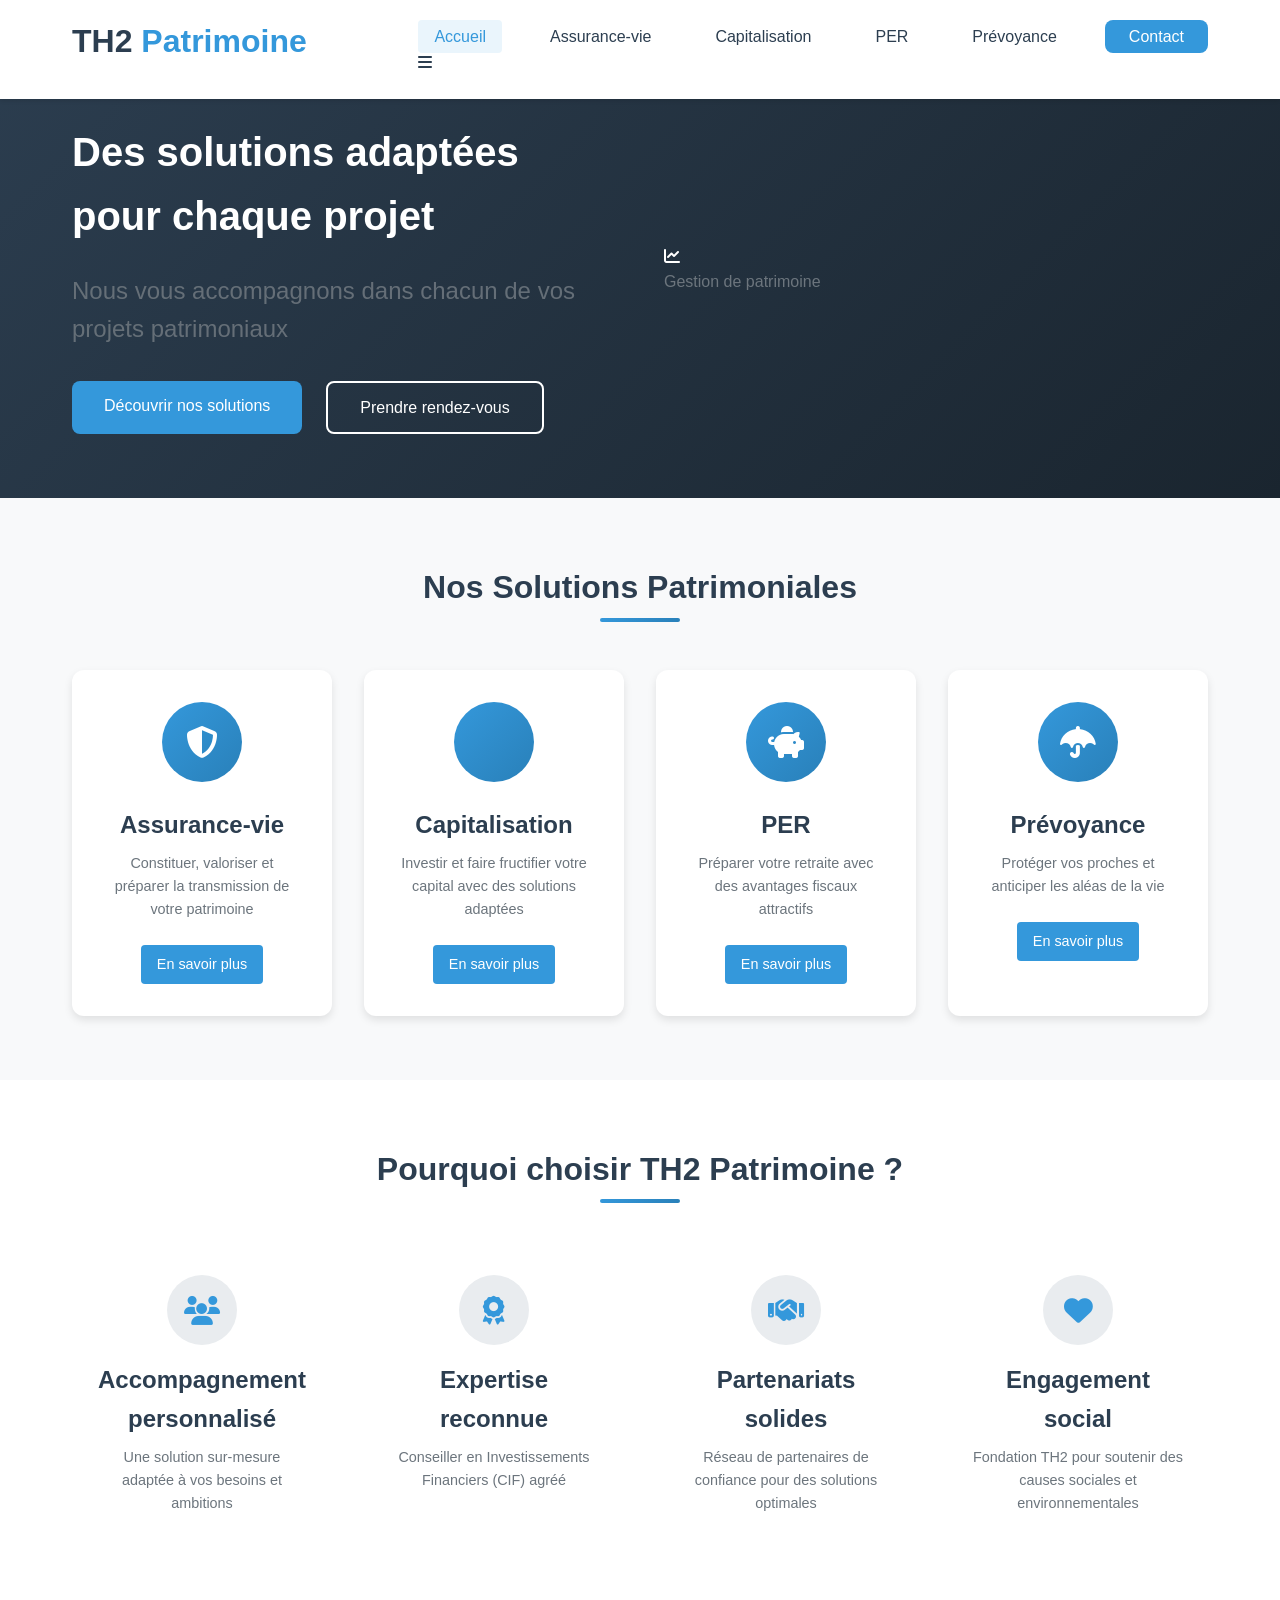
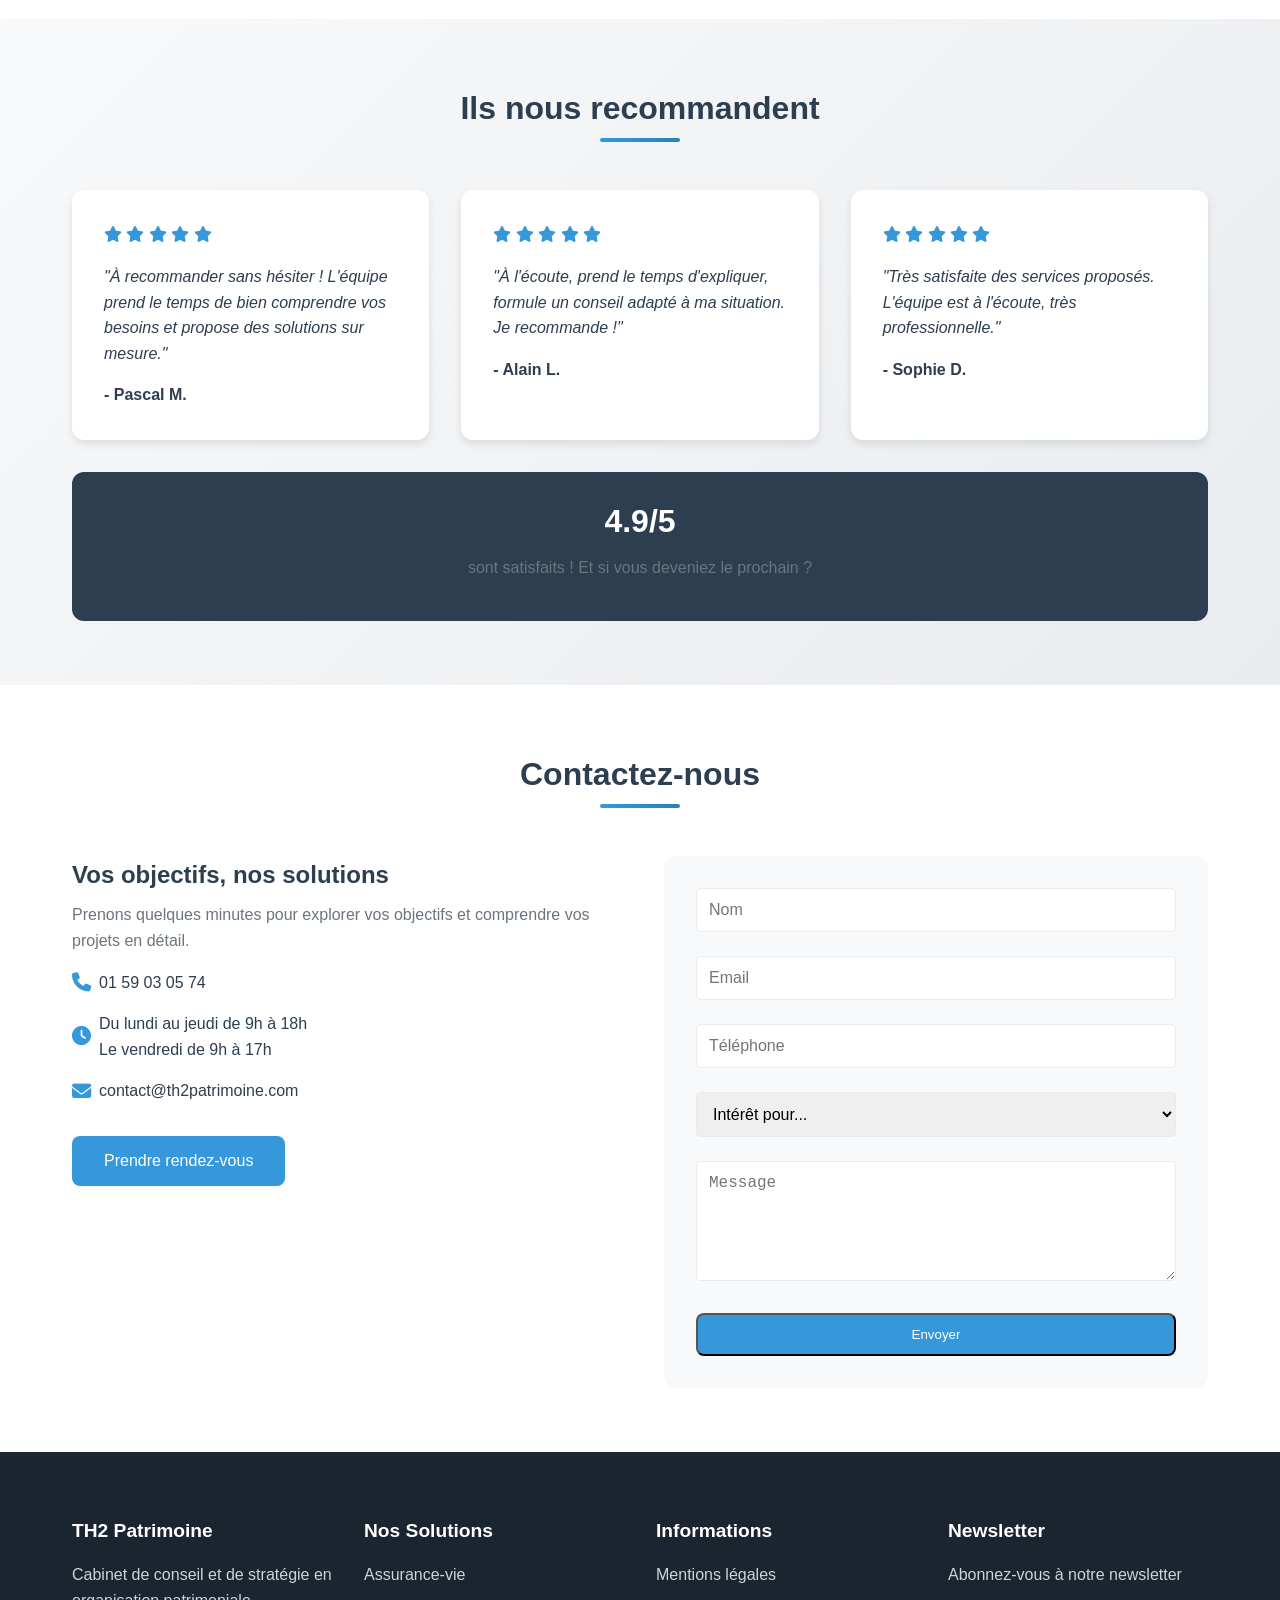
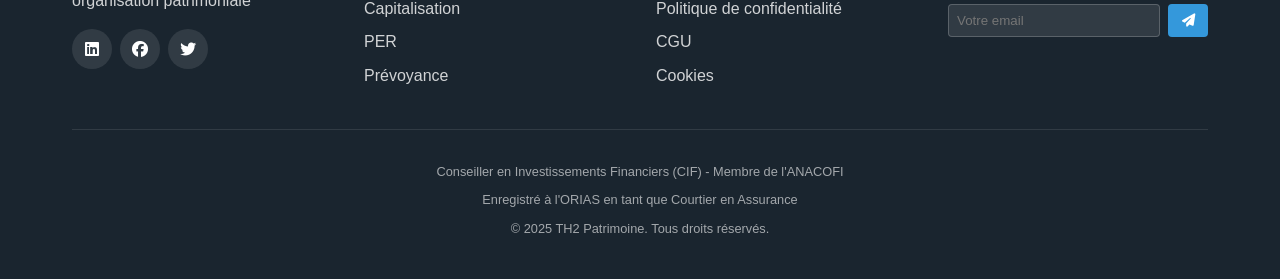
==== index.html @ a6aa72aa "feat: Creation du site web TH2 Patrimoine avec 4 onglets produits - Page d'accueil avec presentation" ====
<!DOCTYPE html>
<html lang="fr">
<head>
    <meta charset="UTF-8">
    <meta name="viewport" content="width=device-width, initial-scale=1.0">
    <title>Th2 Patrimoine - Solutions Patrimoniales</title>
    <link rel="stylesheet" href="css/styles.css">
    <link rel="stylesheet" href="https://cdnjs.cloudflare.com/ajax/libs/font-awesome/6.4.0/css/all.min.css">
</head>
<body>
    <!-- Header -->
    <header class="header">
        <div class="container">
            <div class="logo">
                <h1>TH2 <span>Patrimoine</span></h1>
            </div>
            <nav class="main-nav">
                <ul>
                    <li><a href="index.html" class="active">Accueil</a></li>
                    <li><a href="pages/assurance-vie.html">Assurance-vie</a></li>
                    <li><a href="pages/capitalisation.html">Capitalisation</a></li>
                    <li><a href="pages/per.html">PER</a></li>
                    <li><a href="pages/prevoyance.html">Prévoyance</a></li>
                    <li><a href="#contact" class="btn-contact">Contact</a></li>
                </ul>
                <div class="mobile-menu-btn">
                    <i class="fas fa-bars"></i>
                </div>
            </nav>
        </div>
    </header>

    <!-- Hero Section -->
    <section class="hero">
        <div class="container">
            <div class="hero-content">
                <h2>Des solutions adaptées pour chaque projet</h2>
                <p class="hero-subtitle">Nous vous accompagnons dans chacun de vos projets patrimoniaux</p>
                <div class="hero-buttons">
                    <a href="#solutions" class="btn btn-primary">Découvrir nos solutions</a>
                    <a href="#contact" class="btn btn-secondary">Prendre rendez-vous</a>
                </div>
            </div>
            <div class="hero-image">
                <div class="placeholder-img">
                    <i class="fas fa-chart-line"></i>
                    <p>Gestion de patrimoine</p>
                </div>
            </div>
        </div>
    </section>

    <!-- Solutions Section -->
    <section id="solutions" class="solutions">
        <div class="container">
            <h2 class="section-title">Nos Solutions Patrimoniales</h2>
            <div class="solutions-grid">
                <div class="solution-card">
                    <div class="card-icon">
                        <i class="fas fa-shield-alt"></i>
                    </div>
                    <h3>Assurance-vie</h3>
                    <p>Constituer, valoriser et préparer la transmission de votre patrimoine</p>
                    <a href="pages/assurance-vie.html" class="btn-card">En savoir plus</a>
                </div>
                <div class="solution-card">
                    <div class="card-icon">
                        <i class="fas fa-chart-growth"></i>
                    </div>
                    <h3>Capitalisation</h3>
                    <p>Investir et faire fructifier votre capital avec des solutions adaptées</p>
                    <a href="pages/capitalisation.html" class="btn-card">En savoir plus</a>
                </div>
                <div class="solution-card">
                    <div class="card-icon">
                        <i class="fas fa-piggy-bank"></i>
                    </div>
                    <h3>PER</h3>
                    <p>Préparer votre retraite avec des avantages fiscaux attractifs</p>
                    <a href="pages/per.html" class="btn-card">En savoir plus</a>
                </div>
                <div class="solution-card">
                    <div class="card-icon">
                        <i class="fas fa-umbrella"></i>
                    </div>
                    <h3>Prévoyance</h3>
                    <p>Protéger vos proches et anticiper les aléas de la vie</p>
                    <a href="pages/prevoyance.html" class="btn-card">En savoir plus</a>
                </div>
            </div>
        </div>
    </section>

    <!-- Why Choose Us -->
    <section class="why-choose-us">
        <div class="container">
            <h2 class="section-title">Pourquoi choisir TH2 Patrimoine ?</h2>
            <div class="features-grid">
                <div class="feature">
                    <div class="feature-icon">
                        <i class="fas fa-users"></i>
                    </div>
                    <h3>Accompagnement personnalisé</h3>
                    <p>Une solution sur-mesure adaptée à vos besoins et ambitions</p>
                </div>
                <div class="feature">
                    <div class="feature-icon">
                        <i class="fas fa-award"></i>
                    </div>
                    <h3>Expertise reconnue</h3>
                    <p>Conseiller en Investissements Financiers (CIF) agréé</p>
                </div>
                <div class="feature">
                    <div class="feature-icon">
                        <i class="fas fa-handshake"></i>
                    </div>
                    <h3>Partenariats solides</h3>
                    <p>Réseau de partenaires de confiance pour des solutions optimales</p>
                </div>
                <div class="feature">
                    <div class="feature-icon">
                        <i class="fas fa-heart"></i>
                    </div>
                    <h3>Engagement social</h3>
                    <p>Fondation TH2 pour soutenir des causes sociales et environnementales</p>
                </div>
            </div>
        </div>
    </section>

    <!-- Testimonials -->
    <section class="testimonials">
        <div class="container">
            <h2 class="section-title">Ils nous recommandent</h2>
            <div class="testimonials-grid">
                <div class="testimonial">
                    <div class="rating">
                        <i class="fas fa-star"></i>
                        <i class="fas fa-star"></i>
                        <i class="fas fa-star"></i>
                        <i class="fas fa-star"></i>
                        <i class="fas fa-star"></i>
                    </div>
                    <p>"À recommander sans hésiter ! L'équipe prend le temps de bien comprendre vos besoins et propose des solutions sur mesure."</p>
                    <h4>- Pascal M.</h4>
                </div>
                <div class="testimonial">
                    <div class="rating">
                        <i class="fas fa-star"></i>
                        <i class="fas fa-star"></i>
                        <i class="fas fa-star"></i>
                        <i class="fas fa-star"></i>
                        <i class="fas fa-star"></i>
                    </div>
                    <p>"À l'écoute, prend le temps d'expliquer, formule un conseil adapté à ma situation. Je recommande !"</p>
                    <h4>- Alain L.</h4>
                </div>
                <div class="testimonial">
                    <div class="rating">
                        <i class="fas fa-star"></i>
                        <i class="fas fa-star"></i>
                        <i class="fas fa-star"></i>
                        <i class="fas fa-star"></i>
                        <i class="fas fa-star"></i>
                    </div>
                    <p>"Très satisfaite des services proposés. L'équipe est à l'écoute, très professionnelle."</p>
                    <h4>- Sophie D.</h4>
                </div>
            </div>
            <div class="testimonial-stats">
                <h3>4.9/5</h3>
                <p>sont satisfaits ! Et si vous deveniez le prochain ?</p>
            </div>
        </div>
    </section>

    <!-- Contact Section -->
    <section id="contact" class="contact">
        <div class="container">
            <h2 class="section-title">Contactez-nous</h2>
            <div class="contact-content">
                <div class="contact-info">
                    <h3>Vos objectifs, nos solutions</h3>
                    <p>Prenons quelques minutes pour explorer vos objectifs et comprendre vos projets en détail.</p>
                    <div class="contact-details">
                        <div class="contact-item">
                            <i class="fas fa-phone"></i>
                            <span>01 59 03 05 74</span>
                        </div>
                        <div class="contact-item">
                            <i class="fas fa-clock"></i>
                            <span>Du lundi au jeudi de 9h à 18h<br>Le vendredi de 9h à 17h</span>
                        </div>
                        <div class="contact-item">
                            <i class="fas fa-envelope"></i>
                            <span>contact@th2patrimoine.com</span>
                        </div>
                    </div>
                    <a href="#" class="btn btn-primary">Prendre rendez-vous</a>
                </div>
                <div class="contact-form">
                    <form>
                        <div class="form-group">
                            <input type="text" placeholder="Nom" required>
                        </div>
                        <div class="form-group">
                            <input type="email" placeholder="Email" required>
                        </div>
                        <div class="form-group">
                            <input type="tel" placeholder="Téléphone">
                        </div>
                        <div class="form-group">
                            <select>
                                <option value="">Intérêt pour...</option>
                                <option value="assurance-vie">Assurance-vie</option>
                                <option value="capitalisation">Capitalisation</option>
                                <option value="per">PER</option>
                                <option value="prevoyance">Prévoyance</option>
                            </select>
                        </div>
                        <div class="form-group">
                            <textarea placeholder="Message"></textarea>
                        </div>
                        <button type="submit" class="btn btn-primary">Envoyer</button>
                    </form>
                </div>
            </div>
        </div>
    </section>

    <!-- Footer -->
    <footer class="footer">
        <div class="container">
            <div class="footer-content">
                <div class="footer-section">
                    <h3>TH2 Patrimoine</h3>
                    <p>Cabinet de conseil et de stratégie en organisation patrimoniale</p>
                    <div class="social-links">
                        <a href="#"><i class="fab fa-linkedin"></i></a>
                        <a href="#"><i class="fab fa-facebook"></i></a>
                        <a href="#"><i class="fab fa-twitter"></i></a>
                    </div>
                </div>
                <div class="footer-section">
                    <h3>Nos Solutions</h3>
                    <ul>
                        <li><a href="pages/assurance-vie.html">Assurance-vie</a></li>
                        <li><a href="pages/capitalisation.html">Capitalisation</a></li>
                        <li><a href="pages/per.html">PER</a></li>
                        <li><a href="pages/prevoyance.html">Prévoyance</a></li>
                    </ul>
                </div>
                <div class="footer-section">
                    <h3>Informations</h3>
                    <ul>
                        <li><a href="#">Mentions légales</a></li>
                        <li><a href="#">Politique de confidentialité</a></li>
                        <li><a href="#">CGU</a></li>
                        <li><a href="#">Cookies</a></li>
                    </ul>
                </div>
                <div class="footer-section">
                    <h3>Newsletter</h3>
                    <p>Abonnez-vous à notre newsletter</p>
                    <form class="newsletter-form">
                        <input type="email" placeholder="Votre email">
                        <button type="submit"><i class="fas fa-paper-plane"></i></button>
                    </form>
                </div>
            </div>
            <div class="footer-bottom">
                <p>Conseiller en Investissements Financiers (CIF) - Membre de l'ANACOFI</p>
                <p>Enregistré à l'ORIAS en tant que Courtier en Assurance</p>
                <p>&copy; 2025 TH2 Patrimoine. Tous droits réservés.</p>
            </div>
        </div>
    </footer>

    <!-- Back to Top -->
    <a href="#" class="back-to-top">
        <i class="fas fa-chevron-up"></i>
    </a>

    <script src="js/main.js"></script>
</body>
</html>
---- css/styles.css ----
/* TH2 Patrimoine - Styles CSS */

/* CSS Variables - Color Palette */
:root {
    --primary-color: #2c3e50;
    --primary-dark: #1a252f;
    --primary-light: #34495e;
    --secondary-color: #3498db;
    --secondary-dark: #2980b9;
    --secondary-light: #5dade2;
    --accent-color: #e74c3c;
    --white: #ffffff;
    --light-gray: #f8f9fa;
    --medium-gray: #e9ecef;
    --dark-gray: #6c757d;
    --text-primary: #2c3e50;
    --text-secondary: #6c757d;
    --gradient-primary: linear-gradient(135deg, #2c3e50 0%, #1a252f 100%);
    --gradient-secondary: linear-gradient(135deg, #3498db 0%, #2980b9 100%);
}

* { margin: 0; padding: 0; box-sizing: border-box; }

body {
    font-family: 'Segoe UI', Tahoma, Geneva, Verdana, sans-serif;
    line-height: 1.6;
    color: var(--text-primary);
}

.container { width: 100%; max-width: 1200px; margin: 0 auto; padding: 0 2rem; }

h1, h2, h3 { font-weight: 600; margin-bottom: 1rem; }
h1 { font-size: 2.5rem; }
h2 { font-size: 2rem; }
h3 { font-size: 1.5rem; }
p { margin-bottom: 1rem; color: var(--text-secondary); }
a { text-decoration: none; color: inherit; }

/* Header */
.header {
    background: var(--white);
    box-shadow: 0 2px 4px rgba(0,0,0,0.1);
    position: fixed;
    width: 100%;
    top: 0;
    z-index: 1000;
    padding: 1rem 0;
}
.header .container { display: flex; justify-content: space-between; align-items: center; }
.logo h1 { font-size: 2rem; color: var(--primary-color); font-weight: 700; }
.logo h1 span { color: var(--secondary-color); }

.main-nav ul { display: flex; list-style: none; gap: 2rem; }
.main-nav ul li a { font-weight: 500; padding: 0.5rem 1rem; border-radius: 4px; }
.main-nav ul li a:hover, .main-nav ul li a.active {
    color: var(--secondary-color);
    background: rgba(52, 152, 219, 0.1);
}
.main-nav ul li a.btn-contact {
    background: var(--secondary-color);
    color: var(--white);
    padding: 0.5rem 1.5rem;
    border-radius: 8px;
}

/* Hero */
.hero {
    padding: 120px 0 4rem;
    background: var(--gradient-primary);
    color: var(--white);
}
.hero .container { display: grid; grid-template-columns: 1fr 1fr; gap: 3rem; align-items: center; }
.hero-content h2 { font-size: 2.5rem; margin-bottom: 1.5rem; }
.hero-subtitle { font-size: 1.5rem; margin-bottom: 2rem; opacity: 0.9; }
.hero-buttons { display: flex; gap: 1.5rem; }

/* Buttons */
.btn {
    display: inline-block;
    padding: 0.75rem 2rem;
    border-radius: 8px;
    font-weight: 500;
    transition: all 0.3s ease;
    cursor: pointer;
}
.btn-primary {
    background: var(--secondary-color);
    color: var(--white);
}
.btn-primary:hover { background: var(--secondary-dark); transform: translateY(-2px); }
.btn-secondary {
    background: transparent;
    color: var(--white);
    border: 2px solid var(--white);
}
.btn-card {
    background: var(--secondary-color);
    color: var(--white);
    padding: 0.5rem 1rem;
    border-radius: 4px;
    font-size: 0.9rem;
    margin-top: 0.5rem;
    display: inline-block;
}

/* Sections */
.section-title {
    text-align: center;
    margin-bottom: 3rem;
    color: var(--primary-color);
    position: relative;
    padding-bottom: 0.5rem;
}
.section-title::after {
    content: '';
    position: absolute;
    bottom: 0;
    left: 50%;
    transform: translateX(-50%);
    width: 80px;
    height: 4px;
    background: var(--gradient-secondary);
    border-radius: 4px;
}

/* Solutions */
.solutions { padding: 4rem 0; background: var(--light-gray); }
.solutions-grid { display: grid; grid-template-columns: repeat(4, 1fr); gap: 2rem; }
.solution-card {
    background: var(--white);
    padding: 2rem;
    border-radius: 12px;
    box-shadow: 0 4px 8px rgba(0,0,0,0.1);
    text-align: center;
    transition: all 0.3s ease;
}
.solution-card:hover { transform: translateY(-5px); box-shadow: 0 8px 16px rgba(0,0,0,0.15); }
.card-icon {
    width: 80px;
    height: 80px;
    background: var(--gradient-secondary);
    border-radius: 50%;
    display: flex;
    justify-content: center;
    align-items: center;
    margin: 0 auto 1.5rem;
}
.card-icon i { font-size: 2rem; color: var(--white); }
.solution-card h3 { color: var(--primary-color); margin-bottom: 0.5rem; }
.solution-card p { color: var(--text-secondary); font-size: 0.9rem; }

/* Why Choose Us */
.why-choose-us { padding: 4rem 0; }
.features-grid { display: grid; grid-template-columns: repeat(4, 1fr); gap: 2rem; }
.feature { text-align: center; padding: 1.5rem; }
.feature-icon {
    width: 70px;
    height: 70px;
    background: var(--medium-gray);
    border-radius: 50%;
    display: flex;
    justify-content: center;
    align-items: center;
    margin: 0 auto 1rem;
}
.feature-icon i { font-size: 1.8rem; color: var(--secondary-color); }
.feature h3 { color: var(--primary-color); margin-bottom: 0.5rem; }
.feature p { color: var(--text-secondary); font-size: 0.9rem; }

/* Testimonials */
.testimonials { padding: 4rem 0; background: linear-gradient(135deg, var(--light-gray) 0%, var(--medium-gray) 100%); }
.testimonials-grid { display: grid; grid-template-columns: repeat(3, 1fr); gap: 2rem; margin-bottom: 2rem; }
.testimonial {
    background: var(--white);
    padding: 2rem;
    border-radius: 12px;
    box-shadow: 0 4px 8px rgba(0,0,0,0.1);
}
.rating { color: var(--secondary-color); margin-bottom: 1rem; }
.testimonial p { color: var(--text-primary); font-style: italic; margin-bottom: 1rem; }
.testimonial h4 { color: var(--primary-color); font-size: 1rem; }
.testimonial-stats {
    text-align: center;
    padding: 1.5rem;
    background: var(--primary-color);
    color: var(--white);
    border-radius: 12px;
}
.testimonial-stats h3 { font-size: 2rem; margin-bottom: 0.5rem; }

/* Contact */
.contact { padding: 4rem 0; }
.contact-content { display: grid; grid-template-columns: 1fr 1fr; gap: 3rem; }
.contact-info h3 { color: var(--primary-color); margin-bottom: 0.5rem; }
.contact-details { display: flex; flex-direction: column; gap: 1rem; margin-bottom: 2rem; }
.contact-item { display: flex; align-items: center; gap: 0.5rem; }
.contact-item i { color: var(--secondary-color); font-size: 1.2rem; }
.contact-form {
    background: var(--light-gray);
    padding: 2rem;
    border-radius: 12px;
}
.form-group { margin-bottom: 1.5rem; }
.form-group input, .form-group select, .form-group textarea {
    width: 100%;
    padding: 0.75rem;
    border: 1px solid var(--medium-gray);
    border-radius: 4px;
    font-size: 1rem;
}
.form-group textarea { min-height: 120px; resize: vertical; }
.contact-form button { width: 100%; }

/* Footer */
.footer {
    background: var(--primary-dark);
    color: var(--white);
    padding: 4rem 0 2rem;
}
.footer-content { display: grid; grid-template-columns: repeat(4, 1fr); gap: 2rem; margin-bottom: 2rem; }
.footer-section h3 { margin-bottom: 1rem; font-size: 1.2rem; }
.footer-section p { color: rgba(255,255,255,0.8); margin-bottom: 1rem; }
.footer-section ul { list-style: none; }
.footer-section ul li { margin-bottom: 0.5rem; }
.footer-section ul li a { color: rgba(255,255,255,0.8); }
.footer-section ul li a:hover { color: var(--secondary-color); }
.social-links { display: flex; gap: 0.5rem; }
.social-links a {
    width: 40px;
    height: 40px;
    background: rgba(255,255,255,0.1);
    border-radius: 50%;
    display: flex;
    justify-content: center;
    align-items: center;
    color: var(--white);
    transition: all 0.3s ease;
}
.social-links a:hover { background: var(--secondary-color); }
.newsletter-form { display: flex; gap: 0.5rem; margin-top: 1rem; }
.newsletter-form input {
    flex: 1;
    padding: 0.5rem;
    border: 1px solid rgba(255,255,255,0.2);
    border-radius: 4px;
    background: rgba(255,255,255,0.1);
    color: var(--white);
}
.newsletter-form button {
    background: var(--secondary-color);
    color: var(--white);
    border: none;
    width: 40px;
    border-radius: 4px;
    cursor: pointer;
}
.footer-bottom {
    text-align: center;
    padding-top: 2rem;
    border-top: 1px solid rgba(255,255,255,0.1);
}
.footer-bottom p { color: rgba(255,255,255,0.6); font-size: 0.8rem; margin-bottom: 0.5rem; }

/* Back to Top */
.back-to-top {
    position: fixed;
    bottom: 20px;
    right: 20px;
    width: 50px;
    height: 50px;
    background: var(--secondary-color);
    color: var(--white);
    border-radius: 50%;
    display: flex;
    justify-content: center;
    align-items: center;
    opacity: 0;
    visibility: hidden;
    transition: all 0.3s ease;
    z-index: 100;
}
.back-to-top.visible { opacity: 1; visibility: visible; }
.back-to-top:hover { background: var(--secondary-dark); }

/* Product Pages */
.product-header {
    background: var(--gradient-primary);
    color: var(--white);
    padding: 4rem 0 3rem;
    text-align: center;
}
.product-header h1 { color: var(--white); }
.product-header p { color: rgba(255,255,255,0.9); max-width: 800px; margin: 0 auto; }
.product-content { padding: 4rem 0; }
.product-section { margin-bottom: 4rem; }
.product-section h2 { color: var(--primary-color); text-align: center; margin-bottom: 2rem; }

/* Product Intro */
.product-intro {
    max-width: 800px;
    margin: 0 auto;
    text-align: center;
}
.product-intro p {
    margin-bottom: 1rem;
    color: var(--text-secondary);
}

/* Benefits Grid */
.benefits-grid { display: grid; grid-template-columns: repeat(2, 1fr); gap: 2rem; }
.benefit-card {
    background: var(--white);
    padding: 2rem;
    border-radius: 12px;
    box-shadow: 0 4px 8px rgba(0,0,0,0.1);
    border-left: 4px solid var(--secondary-color);
}
.benefit-card h3 { color: var(--primary-color); margin-bottom: 0.5rem; }
.benefit-card h3 i { margin-right: 0.5rem; color: var(--secondary-color); }

/* Offers Grid */
.offers-grid { display: grid; grid-template-columns: repeat(3, 1fr); gap: 2rem; }
.offer-card {
    background: var(--white);
    padding: 2rem;
    border-radius: 12px;
    box-shadow: 0 4px 8px rgba(0,0,0,0.1);
    text-align: center;
}
.offer-icon {
    width: 70px;
    height: 70px;
    background: var(--gradient-secondary);
    border-radius: 50%;
    display: flex;
    justify-content: center;
    align-items: center;
    margin: 0 auto 1.5rem;
}
.offer-icon i { font-size: 1.8rem; color: var(--white); }
.offer-card h3 { color: var(--primary-color); margin-bottom: 1rem; }
.offer-card p { color: var(--text-secondary); margin-bottom: 1.5rem; }
.offer-card ul { list-style: none; text-align: left; }
.offer-card ul li { margin-bottom: 0.5rem; padding-left: 1.5rem; position: relative; }
.offer-card ul li::before {
    content: '✓';
    position: absolute;
    left: 0;
    color: var(--secondary-color);
    font-weight: bold;
}

/* Comparison Table */
.comparison-table {
    overflow-x: auto;
    margin: 2rem 0;
}
.comparison-table table {
    width: 100%;
    border-collapse: collapse;
    background: var(--white);
    border-radius: 12px;
    box-shadow: 0 4px 8px rgba(0,0,0,0.1);
}
.comparison-table th,
.comparison-table td {
    padding: 1rem;
    text-align: left;
    border-bottom: 1px solid var(--medium-gray);
}
.comparison-table th { background: var(--primary-color); color: var(--white); }
.comparison-table tr:nth-child(even) { background: var(--light-gray); }
.comparison-table .fa-check { color: #28a745; }
.comparison-table .fa-times { color: #dc3545; }

/* Profiles Grid */
.profiles-grid { display: grid; grid-template-columns: repeat(auto-fit, minmax(250px, 1fr)); gap: 2rem; }
.profile-card {
    background: var(--white);
    padding: 2rem;
    border-radius: 12px;
    box-shadow: 0 4px 8px rgba(0,0,0,0.1);
    text-align: center;
}
.profile-icon {
    width: 70px;
    height: 70px;
    background: var(--medium-gray);
    border-radius: 50%;
    display: flex;
    justify-content: center;
    align-items: center;
    margin: 0 auto 1.5rem;
}
.profile-icon i { font-size: 1.8rem; color: var(--secondary-color); }
.profile-card h3 { color: var(--primary-color); margin-bottom: 1rem; }
.profile-card p { color: var(--text-secondary); }

/* Why Provision Grid */
.why-provision-grid { display: grid; grid-template-columns: repeat(auto-fit, minmax(250px, 1fr)); gap: 2rem; }
.why-card {
    background: var(--white);
    padding: 2rem;
    border-radius: 12px;
    box-shadow: 0 4px 8px rgba(0,0,0,0.1);
    text-align: center;
}
.why-icon {
    width: 70px;
    height: 70px;
    background: linear-gradient(135deg, #e74c3c 0%, #c0392b 100%);
    border-radius: 50%;
    display: flex;
    justify-content: center;
    align-items: center;
    margin: 0 auto 1.5rem;
}
.why-icon i { font-size: 1.8rem; color: var(--white); }
.why-card h3 { color: var(--primary-color); margin-bottom: 1rem; }

/* Coverage Types */
.coverage-types { display: grid; grid-template-columns: repeat(auto-fit, minmax(300px, 1fr)); gap: 2rem; }
.coverage-card {
    background: var(--white);
    padding: 2rem;
    border-radius: 12px;
    box-shadow: 0 4px 8px rgba(0,0,0,0.1);
}
.coverage-icon {
    width: 60px;
    height: 60px;
    background: var(--medium-gray);
    border-radius: 50%;
    display: flex;
    justify-content: center;
    align-items: center;
    margin-bottom: 1rem;
}
.coverage-icon i { font-size: 1.5rem; color: var(--secondary-color); }
.coverage-card h3 { color: var(--primary-color); margin-bottom: 0.5rem; }
.coverage-card p { color: var(--text-secondary); margin-bottom: 1rem; }
.coverage-details { background: var(--light-gray); padding: 1rem; border-radius: 8px; }
.coverage-details p { margin-bottom: 0.5rem; color: var(--text-primary); }
.coverage-details strong { color: var(--primary-color); }

/* Use Cases Grid */
.use-cases-grid { display: grid; grid-template-columns: repeat(auto-fit, minmax(250px, 1fr)); gap: 2rem; }
.use-case-card {
    background: var(--white);
    padding: 2rem;
    border-radius: 12px;
    box-shadow: 0 4px 8px rgba(0,0,0,0.1);
    text-align: center;
}
.use-case-icon {
    width: 70px;
    height: 70px;
    background: linear-gradient(135deg, #3498db 0%, #2980b9 100%);
    border-radius: 50%;
    display: flex;
    justify-content: center;
    align-items: center;
    margin: 0 auto 1.5rem;
}
.use-case-icon i { font-size: 1.8rem; color: var(--white); }
.use-case-card h3 { color: var(--primary-color); margin-bottom: 1rem; }

/* Tax Benefits */
.tax-benefits { display: grid; grid-template-columns: repeat(auto-fit, minmax(250px, 1fr)); gap: 2rem; }
.tax-benefit-card {
    background: var(--white);
    padding: 2rem;
    border-radius: 12px;
    box-shadow: 0 4px 8px rgba(0,0,0,0.1);
    text-align: center;
}
.tax-benefit-icon {
    width: 70px;
    height: 70px;
    background: linear-gradient(135deg, #2ecc71 0%, #27ae60 100%);
    border-radius: 50%;
    display: flex;
    justify-content: center;
    align-items: center;
    margin: 0 auto 1.5rem;
}
.tax-benefit-icon i { font-size: 1.8rem; color: var(--white); }
.tax-benefit-card h3 { color: var(--primary-color); margin-bottom: 1rem; }

/* Investment Options */
.investment-options { display: grid; grid-template-columns: repeat(3, 1fr); gap: 2rem; }
.investment-option-card {
    background: var(--white);
    padding: 2rem;
    border-radius: 12px;
    box-shadow: 0 4px 8px rgba(0,0,0,0.1);
    text-align: center;
}
.investment-icon {
    width: 70px;
    height: 70px;
    background: var(--gradient-secondary);
    border-radius: 50%;
    display: flex;
    justify-content: center;
    align-items: center;
    margin: 0 auto 1.5rem;
}
.investment-icon i { font-size: 1.8rem; color: var(--white); }
.investment-option-card h3 { color: var(--primary-color); margin-bottom: 1rem; }
.risk-level { margin-top: 1rem; }
.risk-level span { margin-right: 0.5rem; color: var(--text-secondary); }

/* Withdrawal Options */
.withdrawal-options { display: grid; grid-template-columns: repeat(3, 1fr); gap: 2rem; }
.withdrawal-card {
    background: var(--white);
    padding: 2rem;
    border-radius: 12px;
    box-shadow: 0 4px 8px rgba(0,0,0,0.1);
    text-align: center;
}
.withdrawal-icon {
    width: 70px;
    height: 70px;
    background: linear-gradient(135deg, #9b59b6 0%, #8e44ad 100%);
    border-radius: 50%;
    display: flex;
    justify-content: center;
    align-items: center;
    margin: 0 auto 1.5rem;
}
.withdrawal-icon i { font-size: 1.8rem; color: var(--white); }
.withdrawal-card h3 { color: var(--primary-color); margin-bottom: 1rem; }
.withdrawal-card p { color: var(--text-secondary); margin-bottom: 1.5rem; }
.withdrawal-card ul { list-style: none; text-align: left; }
.withdrawal-card ul li { margin-bottom: 0.5rem; padding-left: 1.5rem; position: relative; }
.withdrawal-card ul li::before {
    content: '✓';
    position: absolute;
    left: 0;
    color: var(--secondary-color);
    font-weight: bold;
}

/* Early Withdrawal */
.early-withdrawal-grid { display: grid; grid-template-columns: repeat(auto-fit, minmax(250px, 1fr)); gap: 2rem; }
.early-withdrawal-card {
    background: var(--white);
    padding: 2rem;
    border-radius: 12px;
    box-shadow: 0 4px 8px rgba(0,0,0,0.1);
    text-align: center;
}
.early-withdrawal-icon {
    width: 70px;
    height: 70px;
    background: linear-gradient(135deg, #f39c12 0%, #d68910 100%);
    border-radius: 50%;
    display: flex;
    justify-content: center;
    align-items: center;
    margin: 0 auto 1.5rem;
}
.early-withdrawal-icon i { font-size: 1.8rem; color: var(--white); }
.early-withdrawal-card h3 { color: var(--primary-color); margin-bottom: 1rem; }

/* PER Types */
.per-types-grid { display: grid; grid-template-columns: repeat(3, 1fr); gap: 2rem; }
.per-type-card {
    background: var(--white);
    padding: 2rem;
    border-radius: 12px;
    box-shadow: 0 4px 8px rgba(0,0,0,0.1);
    text-align: center;
}
.per-type-icon {
    width: 70px;
    height: 70px;
    background: var(--gradient-secondary);
    border-radius: 50%;
    display: flex;
    justify-content: center;
    align-items: center;
    margin: 0 auto 1.5rem;
}
.per-type-icon i { font-size: 1.8rem; color: var(--white); }
.per-type-card h3 { color: var(--primary-color); margin-bottom: 1rem; }
.per-type-card p { color: var(--text-secondary); margin-bottom: 1.5rem; }
.per-type-card ul { list-style: none; text-align: left; }
.per-type-card ul li { margin-bottom: 0.5rem; padding-left: 1.5rem; position: relative; }
.per-type-card ul li::before {
    content: '✓';
    position: absolute;
    left: 0;
    color: var(--secondary-color);
    font-weight: bold;
}

/* FAQ */
.faq-container { max-width: 800px; margin: 0 auto; }
.faq-item { margin-bottom: 1rem; border: 1px solid var(--medium-gray); border-radius: 8px; overflow: hidden; }
.faq-question {
    display: flex;
    justify-content: space-between;
    align-items: center;
    padding: 1.5rem;
    background: var(--white);
    cursor: pointer;
    transition: background 0.3s ease;
}
.faq-question:hover { background: var(--light-gray); }
.faq-question h3 { color: var(--primary-color); font-size: 1.1rem; }
.faq-question h3 i { margin-right: 0.5rem; color: var(--secondary-color); }
.faq-toggle { color: var(--secondary-color); font-size: 1.2rem; }
.faq-answer {
    max-height: 0;
    overflow: hidden;
    transition: max-height 0.3s ease, padding 0.3s ease;
    padding: 0 1.5rem;
    background: rgba(52, 152, 219, 0.05);
}
.faq-answer.active {
    max-height: 500px;
    padding: 1.5rem;
}
.faq-answer p { color: var(--text-secondary); }

/* CTA Section */
.cta-section {
    background: var(--gradient-secondary);
    color: var(--white);
    padding: 4rem 0;
    text-align: center;
}
.cta-section h2 { color: var(--white); margin-bottom: 1rem; }
.cta-section p { color: rgba(255,255,255,0.9); max-width: 600px; margin: 0 auto 2rem; }

/* Tax Benefits Grid */
.tax-benefits-grid { display: grid; grid-template-columns: repeat(auto-fit, minmax(250px, 1fr)); gap: 2rem; }

/* Responsive */
@media (max-width: 1024px) {
    .hero .container { grid-template-columns: 1fr; text-align: center; }
    .hero-content { order: 2; }
    .hero-image { order: 1; margin-bottom: 2rem; }
    .contact-content { grid-template-columns: 1fr; }
    .solutions-grid, .features-grid { grid-template-columns: repeat(2, 1fr); }
    .testimonials-grid { grid-template-columns: 1fr; }
}

@media (max-width: 768px) {
    .main-nav ul { display: none; }
    .mobile-menu-btn { display: block; }
    .solutions-grid, .features-grid, .benefits-grid { grid-template-columns: 1fr; }
    .footer-content { grid-template-columns: repeat(2, 1fr); }
    .hero-buttons { flex-direction: column; align-items: center; }
    .btn { width: 100%; max-width: 300px; }
}

@media (max-width: 480px) {
    .container { padding: 0 1rem; }
    h1 { font-size: 2rem; }
    h2 { font-size: 1.5rem; }
    .footer-content { grid-template-columns: 1fr; text-align: center; }
    .social-links { justify-content: center; }
    .newsletter-form { flex-direction: column; }
}
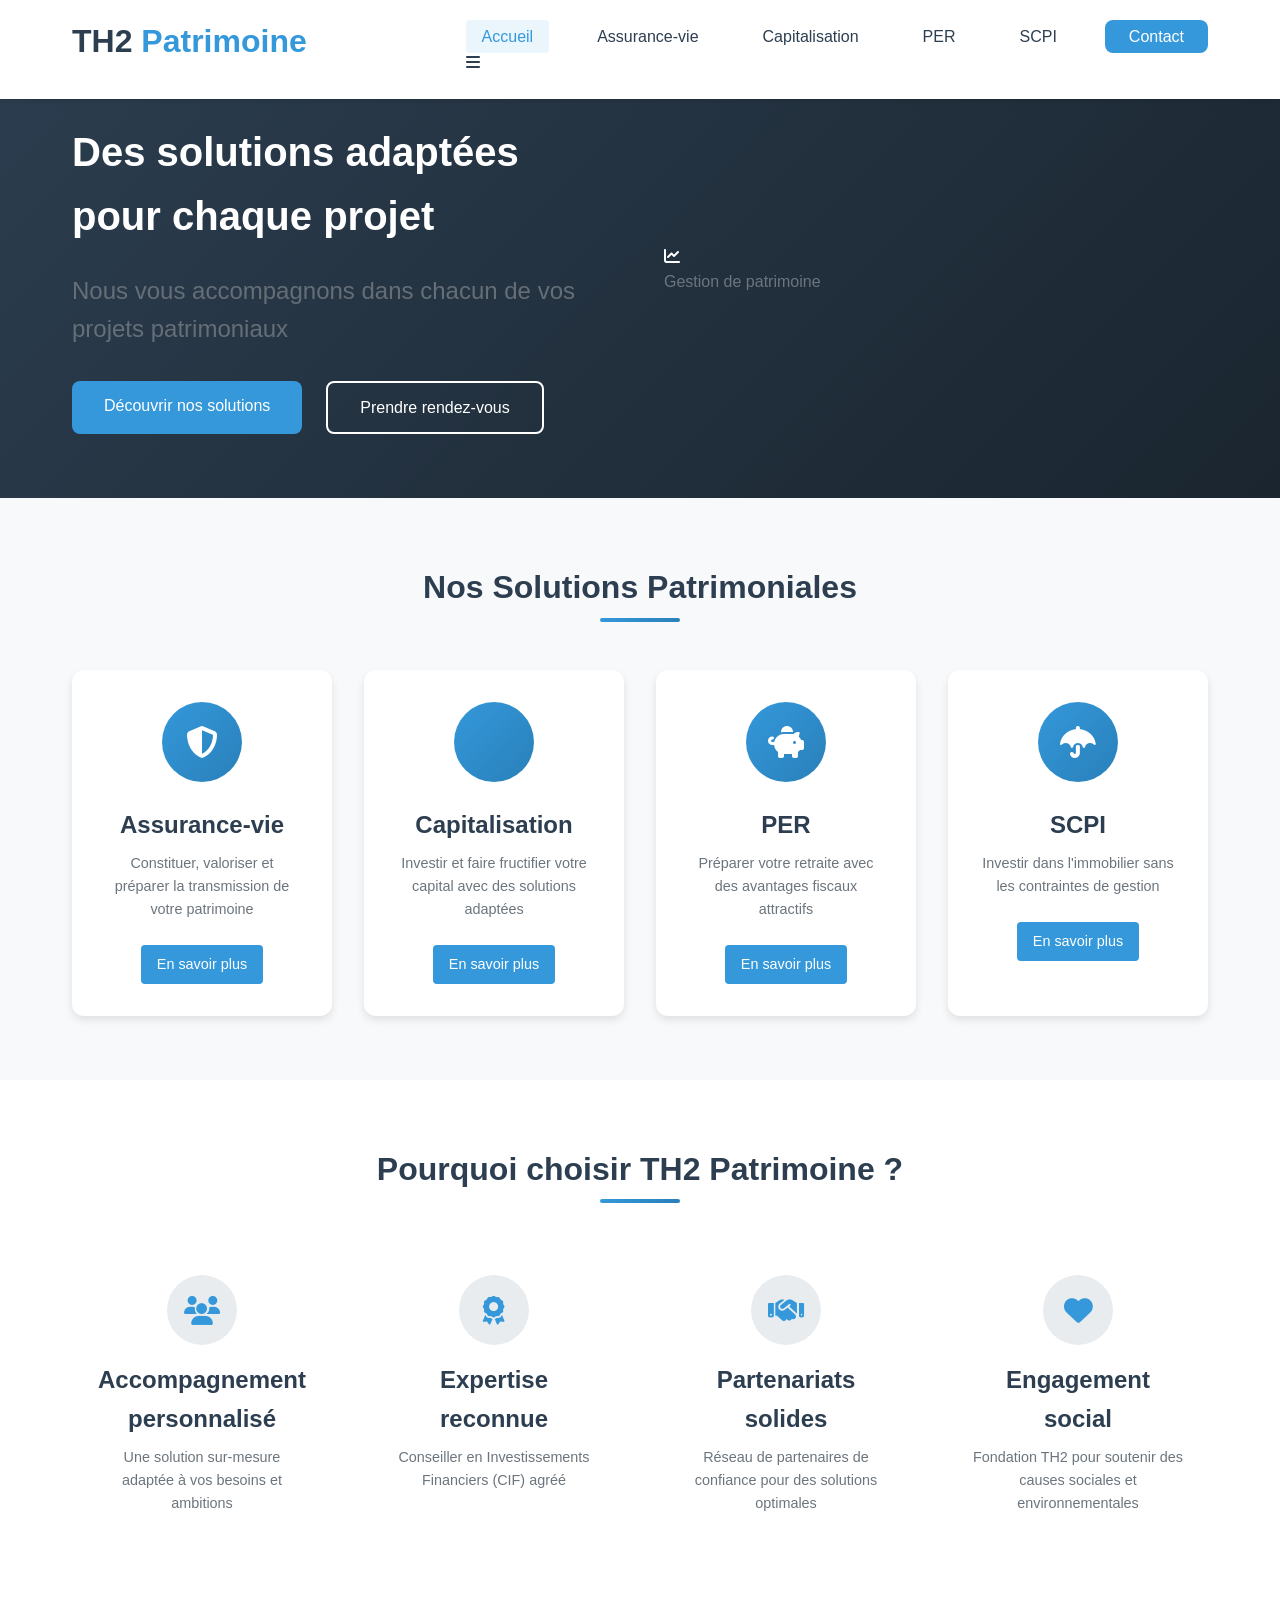
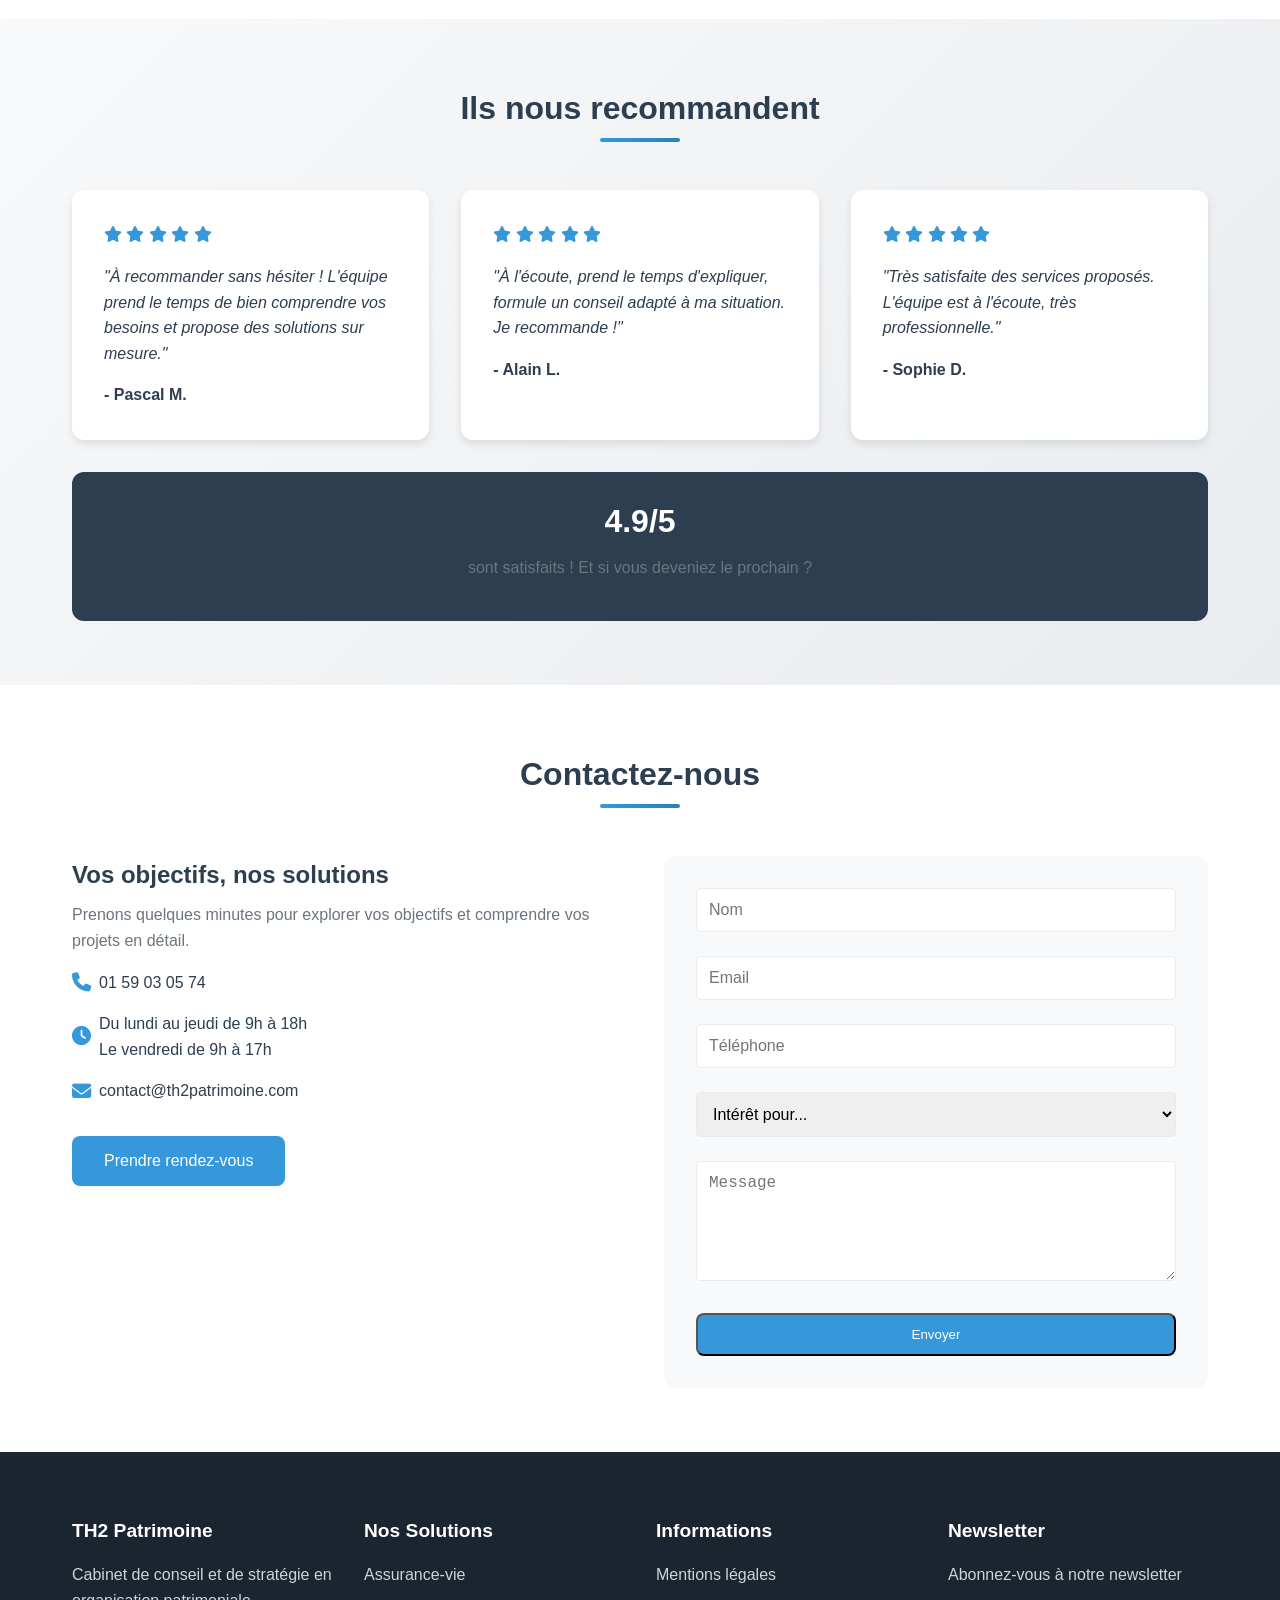
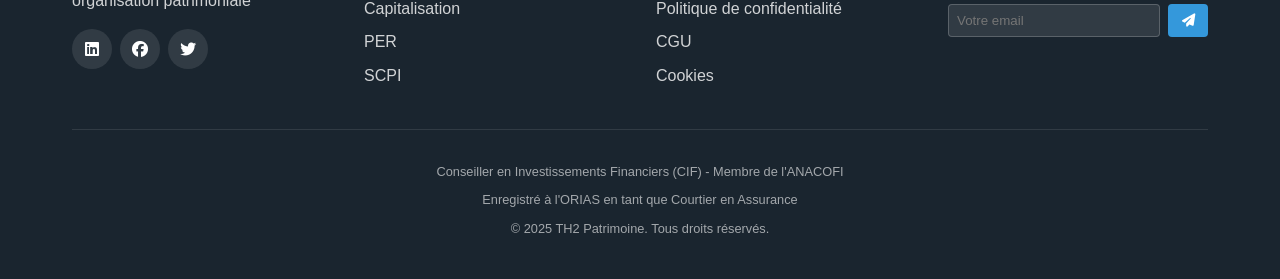
==== commit 2610f905: "feat: Remplacement de l'onglet Prevoyance par SCPI - Creation de la page SCPI complete avec :   - Pr" ====
--- a/index.html
+++ b/index.html
@@ -20,7 +20,7 @@
                     <li><a href="pages/assurance-vie.html">Assurance-vie</a></li>
                     <li><a href="pages/capitalisation.html">Capitalisation</a></li>
                     <li><a href="pages/per.html">PER</a></li>
-                    <li><a href="pages/prevoyance.html">Prévoyance</a></li>
+                    <li><a href="pages/scpi.html">SCPI</a></li>
                     <li><a href="#contact" class="btn-contact">Contact</a></li>
                 </ul>
                 <div class="mobile-menu-btn">
@@ -83,9 +83,9 @@
                     <div class="card-icon">
                         <i class="fas fa-umbrella"></i>
                     </div>
-                    <h3>Prévoyance</h3>
-                    <p>Protéger vos proches et anticiper les aléas de la vie</p>
-                    <a href="pages/prevoyance.html" class="btn-card">En savoir plus</a>
+                    <h3>SCPI</h3>
+                    <p>Investir dans l'immobilier sans les contraintes de gestion</p>
+                    <a href="pages/scpi.html" class="btn-card">En savoir plus</a>
                 </div>
             </div>
         </div>
@@ -215,7 +215,7 @@
                                 <option value="assurance-vie">Assurance-vie</option>
                                 <option value="capitalisation">Capitalisation</option>
                                 <option value="per">PER</option>
-                                <option value="prevoyance">Prévoyance</option>
+                                <option value="scpi">SCPI</option>
                             </select>
                         </div>
                         <div class="form-group">
@@ -247,7 +247,7 @@
                         <li><a href="pages/assurance-vie.html">Assurance-vie</a></li>
                         <li><a href="pages/capitalisation.html">Capitalisation</a></li>
                         <li><a href="pages/per.html">PER</a></li>
-                        <li><a href="pages/prevoyance.html">Prévoyance</a></li>
+                        <li><a href="pages/scpi.html">SCPI</a></li>
                     </ul>
                 </div>
                 <div class="footer-section">
--- a/css/styles.css
+++ b/css/styles.css
@@ -639,6 +639,161 @@
 /* Tax Benefits Grid */
 .tax-benefits-grid { display: grid; grid-template-columns: repeat(auto-fit, minmax(250px, 1fr)); gap: 2rem; }
 
+/* SCPI Specific Styles */
+.why-scpi-grid { display: grid; grid-template-columns: repeat(auto-fit, minmax(280px, 1fr)); gap: 2rem; }
+.why-scpi-card {
+    background: var(--white);
+    padding: 2rem;
+    border-radius: 12px;
+    box-shadow: 0 4px 8px rgba(0,0,0,0.1);
+    text-align: center;
+}
+.why-scpi-icon {
+    width: 70px;
+    height: 70px;
+    background: linear-gradient(135deg, #f39c12 0%, #d68910 100%);
+    border-radius: 50%;
+    display: flex;
+    justify-content: center;
+    align-items: center;
+    margin: 0 auto 1.5rem;
+}
+.why-scpi-icon i { font-size: 1.8rem; color: var(--white); }
+.why-scpi-card h3 { color: var(--primary-color); margin-bottom: 1rem; }
+
+/* SCPI Types */
+.scpi-types-grid { display: grid; grid-template-columns: repeat(auto-fit, minmax(300px, 1fr)); gap: 2rem; }
+.scpi-type-card {
+    background: var(--white);
+    padding: 2rem;
+    border-radius: 12px;
+    box-shadow: 0 4px 8px rgba(0,0,0,0.1);
+}
+.scpi-type-icon {
+    width: 70px;
+    height: 70px;
+    background: var(--gradient-secondary);
+    border-radius: 50%;
+    display: flex;
+    justify-content: center;
+    align-items: center;
+    margin: 0 auto 1.5rem;
+}
+.scpi-type-icon i { font-size: 1.8rem; color: var(--white); }
+.scpi-type-card h3 { color: var(--primary-color); margin-bottom: 1rem; }
+.scpi-type-card p { color: var(--text-secondary); margin-bottom: 1.5rem; }
+.scpi-type-features {
+    background: var(--light-gray);
+    padding: 1rem;
+    border-radius: 8px;
+    margin-top: 1rem;
+}
+.scpi-type-features p {
+    margin-bottom: 0.5rem;
+    color: var(--text-primary);
+}
+.scpi-type-features strong { color: var(--primary-color); }
+
+/* Investment Modes */
+.investment-modes-grid { display: grid; grid-template-columns: repeat(auto-fit, minmax(280px, 1fr)); gap: 2rem; }
+.investment-mode-card {
+    background: var(--white);
+    padding: 2rem;
+    border-radius: 12px;
+    box-shadow: 0 4px 8px rgba(0,0,0,0.1);
+    text-align: center;
+}
+.investment-mode-icon {
+    width: 70px;
+    height: 70px;
+    background: linear-gradient(135deg, #9b59b6 0%, #8e44ad 100%);
+    border-radius: 50%;
+    display: flex;
+    justify-content: center;
+    align-items: center;
+    margin: 0 auto 1.5rem;
+}
+.investment-mode-icon i { font-size: 1.8rem; color: var(--white); }
+.investment-mode-card h3 { color: var(--primary-color); margin-bottom: 1rem; }
+.investment-mode-card p { color: var(--text-secondary); margin-bottom: 1.5rem; }
+.investment-mode-card ul { list-style: none; text-align: left; }
+.investment-mode-card ul li { margin-bottom: 0.5rem; padding-left: 1.5rem; position: relative; }
+.investment-mode-card ul li::before {
+    content: '✓';
+    position: absolute;
+    left: 0;
+    color: var(--secondary-color);
+    font-weight: bold;
+}
+
+/* SCPI Selection */
+.selection-intro {
+    max-width: 800px;
+    margin: 0 auto 2rem;
+    text-align: center;
+    color: var(--text-secondary);
+}
+.scpi-selection-grid { display: grid; grid-template-columns: repeat(auto-fit, minmax(280px, 1fr)); gap: 2rem; }
+.scpi-card {
+    background: var(--white);
+    padding: 2rem;
+    border-radius: 12px;
+    box-shadow: 0 4px 8px rgba(0,0,0,0.1);
+    text-align: center;
+    transition: all 0.3s ease;
+}
+.scpi-card:hover {
+    transform: translateY(-5px);
+    box-shadow: 0 8px 16px rgba(0,0,0,0.15);
+}
+.scpi-logo {
+    display: flex;
+    align-items: center;
+    justify-content: center;
+    gap: 1rem;
+    margin-bottom: 1.5rem;
+}
+.scpi-logo i {
+    font-size: 2rem;
+    color: var(--secondary-color);
+}
+.scpi-logo h4 {
+    color: var(--primary-color);
+    font-size: 1.3rem;
+}
+.scpi-info {
+    background: var(--light-gray);
+    padding: 1.5rem;
+    border-radius: 8px;
+    margin-bottom: 1.5rem;
+}
+.scpi-info p {
+    margin-bottom: 0.5rem;
+    color: var(--text-primary);
+}
+.scpi-info strong { color: var(--primary-color); }
+.selection-note {
+    text-align: center;
+    font-size: 0.9rem;
+    color: var(--text-secondary);
+    font-style: italic;
+    margin-top: 2rem;
+}
+
+/* Tax Details */
+.tax-details {
+    background: var(--light-gray);
+    padding: 1rem;
+    border-radius: 8px;
+    margin-top: 1rem;
+}
+.tax-details p {
+    margin-bottom: 0.5rem;
+    color: var(--text-primary);
+    font-size: 0.9rem;
+}
+.tax-details strong { color: var(--primary-color); }
+
 /* Responsive */
 @media (max-width: 1024px) {
     .hero .container { grid-template-columns: 1fr; text-align: center; }
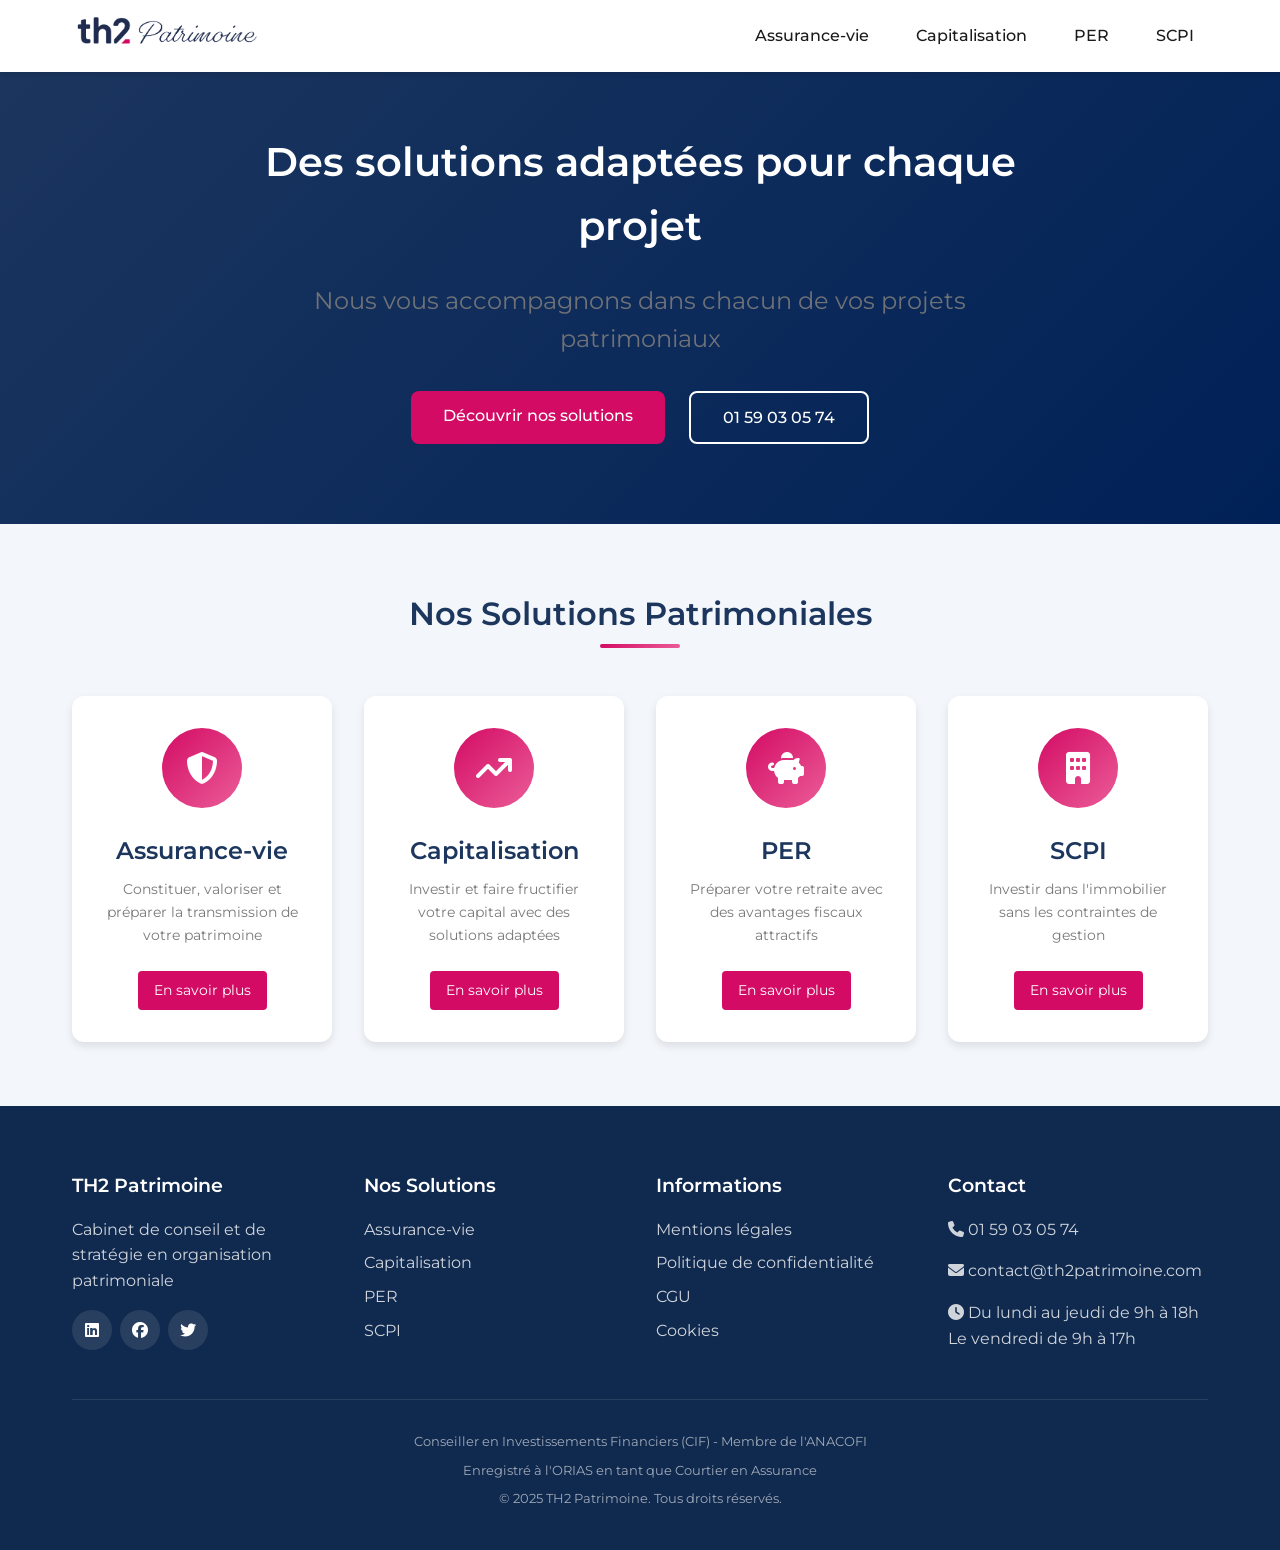
==== commit 182c9425: "Update website color scheme and homepage tabs, integrate tables and partner logos (6a7736f0bb09f71d0" ====
--- a/index.html
+++ b/index.html
@@ -6,22 +6,23 @@
     <title>Th2 Patrimoine - Solutions Patrimoniales</title>
     <link rel="stylesheet" href="css/styles.css">
     <link rel="stylesheet" href="https://cdnjs.cloudflare.com/ajax/libs/font-awesome/6.4.0/css/all.min.css">
+    <link rel="preconnect" href="https://fonts.googleapis.com">
+    <link rel="preconnect" href="https://fonts.gstatic.com" crossorigin>
+    <link rel="stylesheet" href="https://fonts.googleapis.com/css2?family=Montserrat:wght@400;500;600;700;800&display=swap">
 </head>
 <body>
     <!-- Header -->
     <header class="header">
         <div class="container">
             <div class="logo">
-                <h1>TH2 <span>Patrimoine</span></h1>
+                <a href="index.html"><img src="assets/logo-th2-patrimoine.png" alt="TH2 Patrimoine" width="228" height="48"></a>
             </div>
             <nav class="main-nav">
                 <ul>
-                    <li><a href="index.html" class="active">Accueil</a></li>
                     <li><a href="pages/assurance-vie.html">Assurance-vie</a></li>
                     <li><a href="pages/capitalisation.html">Capitalisation</a></li>
                     <li><a href="pages/per.html">PER</a></li>
                     <li><a href="pages/scpi.html">SCPI</a></li>
-                    <li><a href="#contact" class="btn-contact">Contact</a></li>
                 </ul>
                 <div class="mobile-menu-btn">
                     <i class="fas fa-bars"></i>
@@ -34,17 +35,11 @@
     <section class="hero">
         <div class="container">
             <div class="hero-content">
-                <h2>Des solutions adaptées pour chaque projet</h2>
+                <h1>Des solutions adaptées pour chaque projet</h1>
                 <p class="hero-subtitle">Nous vous accompagnons dans chacun de vos projets patrimoniaux</p>
                 <div class="hero-buttons">
                     <a href="#solutions" class="btn btn-primary">Découvrir nos solutions</a>
-                    <a href="#contact" class="btn btn-secondary">Prendre rendez-vous</a>
-                </div>
-            </div>
-            <div class="hero-image">
-                <div class="placeholder-img">
-                    <i class="fas fa-chart-line"></i>
-                    <p>Gestion de patrimoine</p>
+                    <a href="tel:+33159030574" class="btn btn-secondary">01 59 03 05 74</a>
                 </div>
             </div>
         </div>
@@ -65,7 +60,7 @@
                 </div>
                 <div class="solution-card">
                     <div class="card-icon">
-                        <i class="fas fa-chart-growth"></i>
+                        <i class="fas fa-arrow-trend-up"></i>
                     </div>
                     <h3>Capitalisation</h3>
                     <p>Investir et faire fructifier votre capital avec des solutions adaptées</p>
@@ -81,148 +76,11 @@
                 </div>
                 <div class="solution-card">
                     <div class="card-icon">
-                        <i class="fas fa-umbrella"></i>
+                        <i class="fas fa-building"></i>
                     </div>
                     <h3>SCPI</h3>
                     <p>Investir dans l'immobilier sans les contraintes de gestion</p>
                     <a href="pages/scpi.html" class="btn-card">En savoir plus</a>
-                </div>
-            </div>
-        </div>
-    </section>
-
-    <!-- Why Choose Us -->
-    <section class="why-choose-us">
-        <div class="container">
-            <h2 class="section-title">Pourquoi choisir TH2 Patrimoine ?</h2>
-            <div class="features-grid">
-                <div class="feature">
-                    <div class="feature-icon">
-                        <i class="fas fa-users"></i>
-                    </div>
-                    <h3>Accompagnement personnalisé</h3>
-                    <p>Une solution sur-mesure adaptée à vos besoins et ambitions</p>
-                </div>
-                <div class="feature">
-                    <div class="feature-icon">
-                        <i class="fas fa-award"></i>
-                    </div>
-                    <h3>Expertise reconnue</h3>
-                    <p>Conseiller en Investissements Financiers (CIF) agréé</p>
-                </div>
-                <div class="feature">
-                    <div class="feature-icon">
-                        <i class="fas fa-handshake"></i>
-                    </div>
-                    <h3>Partenariats solides</h3>
-                    <p>Réseau de partenaires de confiance pour des solutions optimales</p>
-                </div>
-                <div class="feature">
-                    <div class="feature-icon">
-                        <i class="fas fa-heart"></i>
-                    </div>
-                    <h3>Engagement social</h3>
-                    <p>Fondation TH2 pour soutenir des causes sociales et environnementales</p>
-                </div>
-            </div>
-        </div>
-    </section>
-
-    <!-- Testimonials -->
-    <section class="testimonials">
-        <div class="container">
-            <h2 class="section-title">Ils nous recommandent</h2>
-            <div class="testimonials-grid">
-                <div class="testimonial">
-                    <div class="rating">
-                        <i class="fas fa-star"></i>
-                        <i class="fas fa-star"></i>
-                        <i class="fas fa-star"></i>
-                        <i class="fas fa-star"></i>
-                        <i class="fas fa-star"></i>
-                    </div>
-                    <p>"À recommander sans hésiter ! L'équipe prend le temps de bien comprendre vos besoins et propose des solutions sur mesure."</p>
-                    <h4>- Pascal M.</h4>
-                </div>
-                <div class="testimonial">
-                    <div class="rating">
-                        <i class="fas fa-star"></i>
-                        <i class="fas fa-star"></i>
-                        <i class="fas fa-star"></i>
-                        <i class="fas fa-star"></i>
-                        <i class="fas fa-star"></i>
-                    </div>
-                    <p>"À l'écoute, prend le temps d'expliquer, formule un conseil adapté à ma situation. Je recommande !"</p>
-                    <h4>- Alain L.</h4>
-                </div>
-                <div class="testimonial">
-                    <div class="rating">
-                        <i class="fas fa-star"></i>
-                        <i class="fas fa-star"></i>
-                        <i class="fas fa-star"></i>
-                        <i class="fas fa-star"></i>
-                        <i class="fas fa-star"></i>
-                    </div>
-                    <p>"Très satisfaite des services proposés. L'équipe est à l'écoute, très professionnelle."</p>
-                    <h4>- Sophie D.</h4>
-                </div>
-            </div>
-            <div class="testimonial-stats">
-                <h3>4.9/5</h3>
-                <p>sont satisfaits ! Et si vous deveniez le prochain ?</p>
-            </div>
-        </div>
-    </section>
-
-    <!-- Contact Section -->
-    <section id="contact" class="contact">
-        <div class="container">
-            <h2 class="section-title">Contactez-nous</h2>
-            <div class="contact-content">
-                <div class="contact-info">
-                    <h3>Vos objectifs, nos solutions</h3>
-                    <p>Prenons quelques minutes pour explorer vos objectifs et comprendre vos projets en détail.</p>
-                    <div class="contact-details">
-                        <div class="contact-item">
-                            <i class="fas fa-phone"></i>
-                            <span>01 59 03 05 74</span>
-                        </div>
-                        <div class="contact-item">
-                            <i class="fas fa-clock"></i>
-                            <span>Du lundi au jeudi de 9h à 18h<br>Le vendredi de 9h à 17h</span>
-                        </div>
-                        <div class="contact-item">
-                            <i class="fas fa-envelope"></i>
-                            <span>contact@th2patrimoine.com</span>
-                        </div>
-                    </div>
-                    <a href="#" class="btn btn-primary">Prendre rendez-vous</a>
-                </div>
-                <div class="contact-form">
-                    <form>
-                        <div class="form-group">
-                            <input type="text" placeholder="Nom" required>
-                        </div>
-                        <div class="form-group">
-                            <input type="email" placeholder="Email" required>
-                        </div>
-                        <div class="form-group">
-                            <input type="tel" placeholder="Téléphone">
-                        </div>
-                        <div class="form-group">
-                            <select>
-                                <option value="">Intérêt pour...</option>
-                                <option value="assurance-vie">Assurance-vie</option>
-                                <option value="capitalisation">Capitalisation</option>
-                                <option value="per">PER</option>
-                                <option value="scpi">SCPI</option>
-                            </select>
-                        </div>
-                        <div class="form-group">
-                            <textarea placeholder="Message"></textarea>
-                        </div>
-                        <button type="submit" class="btn btn-primary">Envoyer</button>
-                    </form>
                 </div>
             </div>
         </div>
@@ -260,12 +118,10 @@
                     </ul>
                 </div>
                 <div class="footer-section">
-                    <h3>Newsletter</h3>
-                    <p>Abonnez-vous à notre newsletter</p>
-                    <form class="newsletter-form">
-                        <input type="email" placeholder="Votre email">
-                        <button type="submit"><i class="fas fa-paper-plane"></i></button>
-                    </form>
+                    <h3>Contact</h3>
+                    <p><i class="fas fa-phone"></i> <a href="tel:+33159030574">01 59 03 05 74</a></p>
+                    <p><i class="fas fa-envelope"></i> <a href="mailto:contact@th2patrimoine.com">contact@th2patrimoine.com</a></p>
+                    <p><i class="fas fa-clock"></i> Du lundi au jeudi de 9h à 18h<br>Le vendredi de 9h à 17h</p>
                 </div>
             </div>
             <div class="footer-bottom">
--- a/css/styles.css
+++ b/css/styles.css
@@ -1,28 +1,34 @@
 /* TH2 Patrimoine - Styles CSS */
 
-/* CSS Variables - Color Palette */
+/* CSS Variables - Charte graphique th2patrimoine.com */
 :root {
-    --primary-color: #2c3e50;
-    --primary-dark: #1a252f;
-    --primary-light: #34495e;
-    --secondary-color: #3498db;
-    --secondary-dark: #2980b9;
-    --secondary-light: #5dade2;
-    --accent-color: #e74c3c;
+    /* Bleu nuit de marque */
+    --primary-color: #1C365E;
+    --primary-dark: #10294E;
+    --primary-light: #19365F;
+    --primary-deep: #002157;
+    /* Magenta de marque (couleur d'accentuation du site) */
+    --secondary-color: #D30B64;
+    --secondary-dark: #A80850;
+    --secondary-light: #EB5D98;
+    --accent-color: #EB5D98;
     --white: #ffffff;
-    --light-gray: #f8f9fa;
-    --medium-gray: #e9ecef;
-    --dark-gray: #6c757d;
-    --text-primary: #2c3e50;
-    --text-secondary: #6c757d;
-    --gradient-primary: linear-gradient(135deg, #2c3e50 0%, #1a252f 100%);
-    --gradient-secondary: linear-gradient(135deg, #3498db 0%, #2980b9 100%);
+    --light-gray: #F3F6FA;
+    --medium-gray: #D9E7F8;
+    --pale-blue: #E8F1FF;
+    --dark-gray: #7A7A7A;
+    --text-primary: #1B1B1B;
+    --text-secondary: #7A7A7A;
+    --gradient-primary: linear-gradient(135deg, #1C365E 0%, #002157 100%);
+    --gradient-secondary: linear-gradient(135deg, #D30B64 0%, #EB5D98 100%);
+    /* Hauteur réelle de l'en-tête fixe : 0,75rem + 41,6px (liens du menu) + 0,75rem */
+    --header-height: 66px;
 }
 
 * { margin: 0; padding: 0; box-sizing: border-box; }
 
 body {
-    font-family: 'Segoe UI', Tahoma, Geneva, Verdana, sans-serif;
+    font-family: 'Montserrat', 'Segoe UI', Tahoma, Geneva, Verdana, sans-serif;
     line-height: 1.6;
     color: var(--text-primary);
 }
@@ -44,17 +50,18 @@
     width: 100%;
     top: 0;
     z-index: 1000;
-    padding: 1rem 0;
+    padding: 0.75rem 0;
 }
 .header .container { display: flex; justify-content: space-between; align-items: center; }
-.logo h1 { font-size: 2rem; color: var(--primary-color); font-weight: 700; }
-.logo h1 span { color: var(--secondary-color); }
-
-.main-nav ul { display: flex; list-style: none; gap: 2rem; }
-.main-nav ul li a { font-weight: 500; padding: 0.5rem 1rem; border-radius: 4px; }
+.logo img { display: block; height: 40px; width: auto; }
+/* Les ancres ne doivent pas amener leur titre sous l'en-tête fixe */
+section[id] { scroll-margin-top: calc(var(--header-height) + 1rem); }
+
+.main-nav ul { display: flex; list-style: none; gap: 1.25rem; }
+.main-nav ul li a { font-weight: 500; padding: 0.5rem 0.85rem; border-radius: 4px; }
 .main-nav ul li a:hover, .main-nav ul li a.active {
     color: var(--secondary-color);
-    background: rgba(52, 152, 219, 0.1);
+    background: rgba(211, 11, 100, 0.08);
 }
 .main-nav ul li a.btn-contact {
     background: var(--secondary-color);
@@ -65,14 +72,15 @@
 
 /* Hero */
 .hero {
-    padding: 120px 0 4rem;
+    padding: calc(var(--header-height) + 4rem) 0 5rem;
     background: var(--gradient-primary);
     color: var(--white);
 }
-.hero .container { display: grid; grid-template-columns: 1fr 1fr; gap: 3rem; align-items: center; }
-.hero-content h2 { font-size: 2.5rem; margin-bottom: 1.5rem; }
+.hero .container { display: flex; justify-content: center; }
+.hero-content { max-width: 760px; text-align: center; }
+.hero-content h1 { font-size: 2.5rem; margin-bottom: 1.5rem; }
 .hero-subtitle { font-size: 1.5rem; margin-bottom: 2rem; opacity: 0.9; }
-.hero-buttons { display: flex; gap: 1.5rem; }
+.hero-buttons { display: flex; gap: 1.5rem; justify-content: center; }
 
 /* Buttons */
 .btn {
@@ -223,7 +231,7 @@
 .footer-section ul { list-style: none; }
 .footer-section ul li { margin-bottom: 0.5rem; }
 .footer-section ul li a { color: rgba(255,255,255,0.8); }
-.footer-section ul li a:hover { color: var(--secondary-color); }
+.footer-section ul li a:hover { color: var(--secondary-light); }
 .social-links { display: flex; gap: 0.5rem; }
 .social-links a {
     width: 40px;
@@ -286,7 +294,7 @@
 .product-header {
     background: var(--gradient-primary);
     color: var(--white);
-    padding: 4rem 0 3rem;
+    padding: calc(var(--header-height) + 3rem) 0 3rem;
     text-align: center;
 }
 .product-header h1 { color: var(--white); }
@@ -408,7 +416,7 @@
 .why-icon {
     width: 70px;
     height: 70px;
-    background: linear-gradient(135deg, #e74c3c 0%, #c0392b 100%);
+    background: var(--gradient-secondary);
     border-radius: 50%;
     display: flex;
     justify-content: center;
@@ -455,7 +463,7 @@
 .use-case-icon {
     width: 70px;
     height: 70px;
-    background: linear-gradient(135deg, #3498db 0%, #2980b9 100%);
+    background: var(--gradient-primary);
     border-radius: 50%;
     display: flex;
     justify-content: center;
@@ -477,7 +485,7 @@
 .tax-benefit-icon {
     width: 70px;
     height: 70px;
-    background: linear-gradient(135deg, #2ecc71 0%, #27ae60 100%);
+    background: var(--gradient-primary);
     border-radius: 50%;
     display: flex;
     justify-content: center;
@@ -523,7 +531,7 @@
 .withdrawal-icon {
     width: 70px;
     height: 70px;
-    background: linear-gradient(135deg, #9b59b6 0%, #8e44ad 100%);
+    background: var(--gradient-secondary);
     border-radius: 50%;
     display: flex;
     justify-content: center;
@@ -555,7 +563,7 @@
 .early-withdrawal-icon {
     width: 70px;
     height: 70px;
-    background: linear-gradient(135deg, #f39c12 0%, #d68910 100%);
+    background: var(--gradient-primary);
     border-radius: 50%;
     display: flex;
     justify-content: center;
@@ -618,7 +626,7 @@
     overflow: hidden;
     transition: max-height 0.3s ease, padding 0.3s ease;
     padding: 0 1.5rem;
-    background: rgba(52, 152, 219, 0.05);
+    background: rgba(28, 54, 94, 0.04);
 }
 .faq-answer.active {
     max-height: 500px;
@@ -651,7 +659,7 @@
 .why-scpi-icon {
     width: 70px;
     height: 70px;
-    background: linear-gradient(135deg, #f39c12 0%, #d68910 100%);
+    background: var(--gradient-primary);
     border-radius: 50%;
     display: flex;
     justify-content: center;
@@ -706,7 +714,7 @@
 .investment-mode-icon {
     width: 70px;
     height: 70px;
-    background: linear-gradient(135deg, #9b59b6 0%, #8e44ad 100%);
+    background: var(--gradient-secondary);
     border-radius: 50%;
     display: flex;
     justify-content: center;
@@ -796,9 +804,6 @@
 
 /* Responsive */
 @media (max-width: 1024px) {
-    .hero .container { grid-template-columns: 1fr; text-align: center; }
-    .hero-content { order: 2; }
-    .hero-image { order: 1; margin-bottom: 2rem; }
     .contact-content { grid-template-columns: 1fr; }
     .solutions-grid, .features-grid { grid-template-columns: repeat(2, 1fr); }
     .testimonials-grid { grid-template-columns: 1fr; }
@@ -821,3 +826,165 @@
     .social-links { justify-content: center; }
     .newsletter-form { flex-direction: column; }
 }
+
+/* ==========================================================================
+   Tableau des produits distribués (partenaires)
+   ========================================================================== */
+.partners-section { margin-bottom: 4rem; }
+.partners-intro {
+    max-width: 900px;
+    margin: 0 auto 2rem;
+    text-align: center;
+    color: var(--text-secondary);
+}
+.partners-table {
+    overflow-x: auto;
+    background: var(--white);
+    border-radius: 12px;
+    box-shadow: 0 4px 16px rgba(28, 54, 94, 0.12);
+    border: 1px solid var(--medium-gray);
+    -webkit-overflow-scrolling: touch;
+}
+.partners-table table {
+    width: 100%;
+    min-width: 900px;
+    border-collapse: collapse;
+    font-size: 0.85rem;
+}
+.partners-table thead th {
+    background: var(--primary-color);
+    color: var(--white);
+    font-weight: 600;
+    font-size: 0.72rem;
+    letter-spacing: 0.04em;
+    text-transform: uppercase;
+    padding: 1rem 0.85rem;
+    text-align: left;
+    vertical-align: middle;
+    border-right: 1px solid rgba(255, 255, 255, 0.12);
+    white-space: pre-line;
+}
+.partners-table thead th:last-child { border-right: none; }
+.partners-table tbody td {
+    padding: 1rem 0.85rem;
+    vertical-align: middle;
+    border-bottom: 1px solid var(--medium-gray);
+    color: var(--text-primary);
+}
+.partners-table tbody tr:last-child td { border-bottom: none; }
+.partners-table tbody tr:nth-child(even) { background: var(--light-gray); }
+.partners-table tbody tr:hover { background: var(--pale-blue); }
+/* Groupes de partenaires (pour les tableaux multi-lignes en Capitalisation) */
+.partners-table .partner-generali, .partners-table .partner-axa { background: var(--white); }
+.partners-table .partner-generali td, .partners-table .partner-axa td { background: var(--white); }
+.partners-table .partner-swisslife, .partners-table .partner-abeille { background: var(--light-gray); }
+.partners-table .partner-swisslife td, .partners-table .partner-abeille td { background: var(--light-gray); }
+
+/* Colonne compagnie : logo officiel + raison sociale */
+.partners-table .col-partner { min-width: 150px; }
+.partner-brand {
+    display: flex;
+    flex-direction: column;
+    align-items: center;
+    gap: 0.5rem;
+    text-align: center;
+}
+.partner-brand img {
+    width: 120px;
+    height: 44px;
+    object-fit: contain;
+    object-position: center;
+}
+.partner-brand .partner-name {
+    font-weight: 600;
+    font-size: 0.78rem;
+    color: var(--primary-color);
+    line-height: 1.25;
+}
+.partners-table .contract-name {
+    font-weight: 600;
+    color: var(--primary-color);
+}
+.partners-table .fee-list {
+    list-style: none;
+    margin: 0;
+    padding: 0;
+}
+.partners-table .fee-list li {
+    margin: 0;
+    padding: 0.1rem 0;
+    white-space: nowrap;
+}
+.partners-table .perf {
+    font-weight: 600;
+    color: var(--secondary-color);
+    white-space: nowrap;
+}
+.partners-table .muted { color: var(--text-secondary); }
+.partners-table .nowrap { white-space: nowrap; }
+.partners-note {
+    margin-top: 1rem;
+    font-size: 0.8rem;
+    color: var(--text-secondary);
+    font-style: italic;
+    text-align: center;
+}
+.table-hint {
+    display: none;
+    margin-top: 0.75rem;
+    font-size: 0.8rem;
+    color: var(--text-secondary);
+    text-align: center;
+}
+
+@media (max-width: 900px) {
+    .table-hint { display: block; }
+    .partners-table table { font-size: 0.8rem; }
+    .partner-brand img { width: 96px; height: 38px; }
+}
+
+/* Page d'accueil réduite aux 4 onglets */
+.tabs-home { padding: 5rem 0; background: var(--light-gray); }
+
+/* Navigation mobile */
+.mobile-menu-btn {
+    display: none;
+    cursor: pointer;
+    font-size: 1.5rem;
+    line-height: 1;
+    color: var(--primary-color);
+    padding: 0.25rem 0.5rem;
+}
+.logo a { display: inline-block; line-height: 0; }
+
+@media (max-width: 768px) {
+    :root { --header-height: 60px; }
+    .mobile-menu-btn { display: block; }
+    .logo img { height: 36px; }
+    .main-nav { display: flex; align-items: center; }
+    .main-nav ul {
+        display: none;
+        position: absolute;
+        top: 100%;
+        left: 0;
+        right: 0;
+        flex-direction: column;
+        gap: 0;
+        background: var(--white);
+        padding: 0.5rem 0;
+        box-shadow: 0 8px 16px rgba(28, 54, 94, 0.15);
+    }
+    .main-nav ul.active { display: flex; }
+    .main-nav ul li { width: 100%; }
+    .main-nav ul li a {
+        display: block;
+        padding: 0.85rem 2rem;
+        border-radius: 0;
+    }
+}
+
+@media (max-width: 420px) {
+    /* Sous ce palier, c'est le bouton du menu (32px) qui fixe la hauteur, pas le logo */
+    :root { --header-height: 56px; }
+    .logo img { height: 32px; }
+}
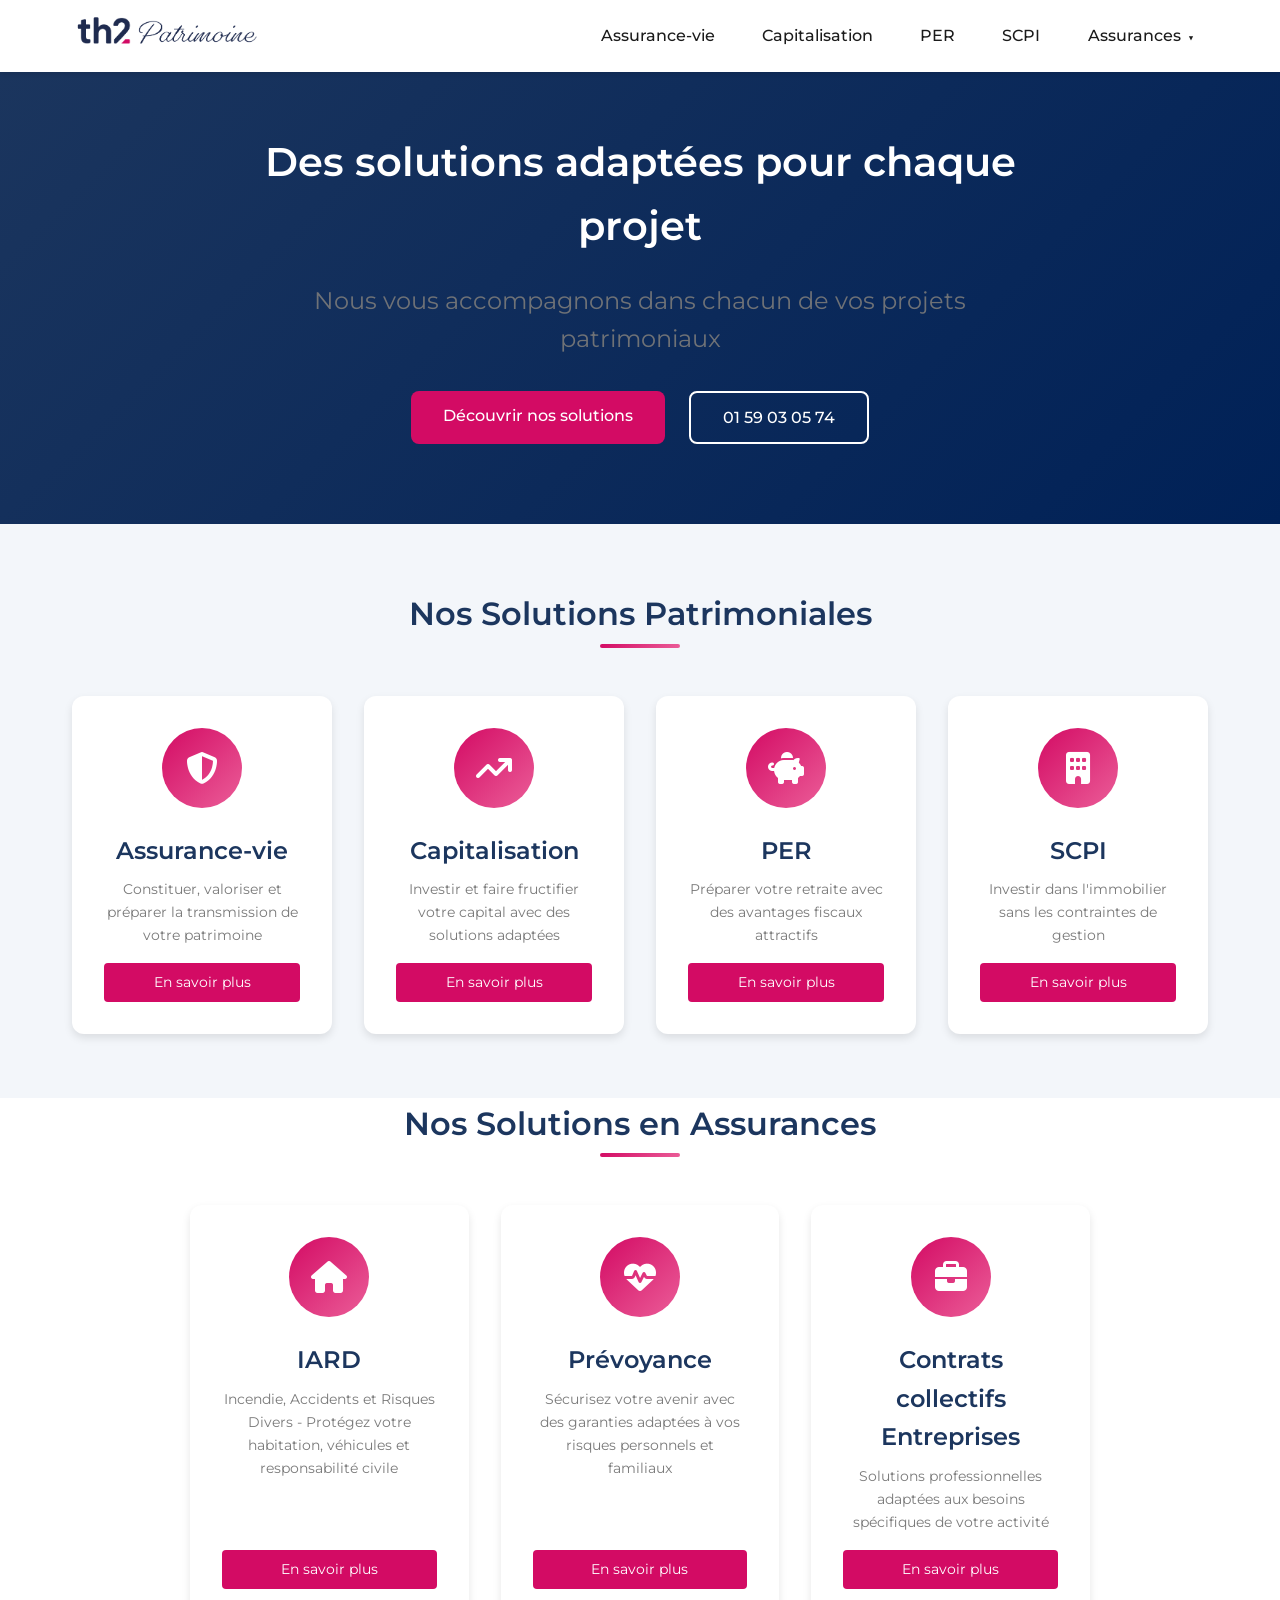
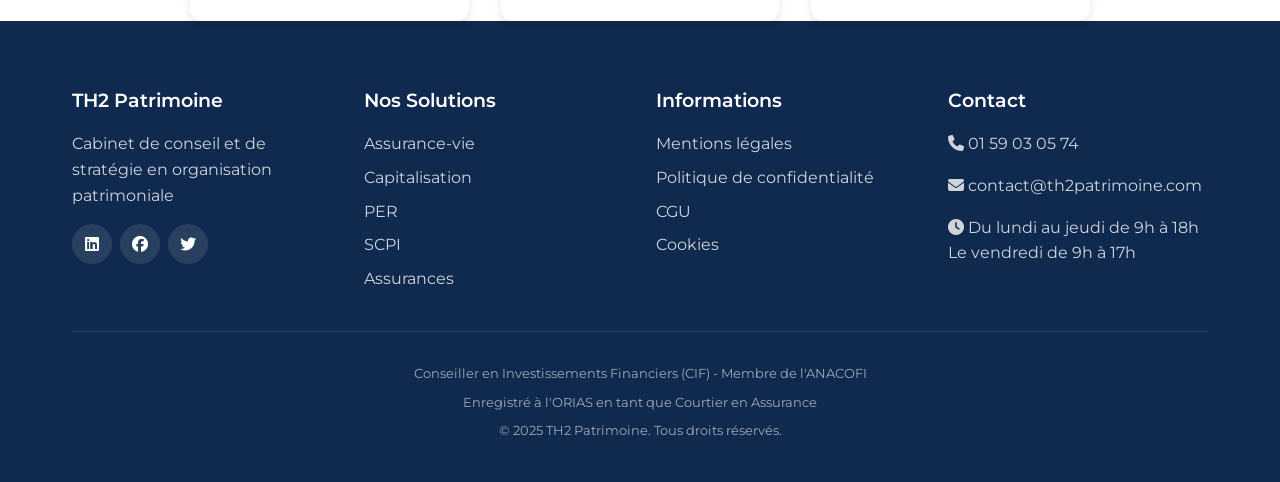
==== commit 9982cbc9: "Add "Assurances" tab and mention "Nos Solutions en Assurances" on homepage (6a798aed93cb3637aedd8f93" ====
--- a/index.html
+++ b/index.html
@@ -23,6 +23,14 @@
                     <li><a href="pages/capitalisation.html">Capitalisation</a></li>
                     <li><a href="pages/per.html">PER</a></li>
                     <li><a href="pages/scpi.html">SCPI</a></li>
+                    <li class="dropdown">
+                        <a href="pages/assurances.html">Assurances</a>
+                        <ul class="dropdown-menu">
+                            <li><a href="pages/assurances-iard.html">IARD</a></li>
+                            <li><a href="pages/assurances-prevoyances.html">Prévoyance TNS</a></li>
+                            <li><a href="pages/assurances-entreprises.html">Contrats collectifs Entreprises</a></li>
+                        </ul>
+                    </li>
                 </ul>
                 <div class="mobile-menu-btn">
                     <i class="fas fa-bars"></i>
@@ -86,6 +94,39 @@
         </div>
     </section>
 
+    <!-- Assurances Section -->
+    <section id="assurances" class="assurances">
+        <div class="container">
+            <h2 class="section-title">Nos Solutions en Assurances</h2>
+            <div class="solutions-grid">
+                <div class="solution-card">
+                    <div class="card-icon">
+                        <i class="fas fa-home"></i>
+                    </div>
+                    <h3>IARD</h3>
+                    <p>Incendie, Accidents et Risques Divers - Protégez votre habitation, véhicules et responsabilité civile</p>
+                    <a href="pages/assurances.html" class="btn-card">En savoir plus</a>
+                </div>
+                <div class="solution-card">
+                    <div class="card-icon">
+                        <i class="fas fa-heartbeat"></i>
+                    </div>
+                    <h3>Prévoyance</h3>
+                    <p>Sécurisez votre avenir avec des garanties adaptées à vos risques personnels et familiaux</p>
+                    <a href="pages/assurances.html" class="btn-card">En savoir plus</a>
+                </div>
+                <div class="solution-card">
+                    <div class="card-icon">
+                        <i class="fas fa-briefcase"></i>
+                    </div>
+                    <h3>Contrats collectifs Entreprises</h3>
+                    <p>Solutions professionnelles adaptées aux besoins spécifiques de votre activité</p>
+                    <a href="pages/assurances.html" class="btn-card">En savoir plus</a>
+                </div>
+            </div>
+        </div>
+    </section>
+
     <!-- Footer -->
     <footer class="footer">
         <div class="container">
@@ -106,6 +147,7 @@
                         <li><a href="pages/capitalisation.html">Capitalisation</a></li>
                         <li><a href="pages/per.html">PER</a></li>
                         <li><a href="pages/scpi.html">SCPI</a></li>
+                        <li><a href="pages/assurances.html">Assurances</a></li>
                     </ul>
                 </div>
                 <div class="footer-section">
--- a/css/styles.css
+++ b/css/styles.css
@@ -70,7 +70,64 @@
     border-radius: 8px;
 }
 
-/* Hero */
+/* Dropdown Menu */
+.main-nav ul li.dropdown {
+    position: relative;
+}
+
+.main-nav ul li.dropdown > a::after {
+    content: " ▼";
+    font-size: 0.65rem;
+    margin-left: 0.3rem;
+}
+
+.main-nav ul li.dropdown .dropdown-menu {
+    display: none;
+    position: absolute;
+    top: 100%;
+    left: 0;
+    background: var(--white);
+    list-style: none;
+    padding: 0.5rem 0;
+    border-radius: 4px;
+    box-shadow: 0 4px 12px rgba(0, 0, 0, 0.15);
+    min-width: 180px;
+    margin-top: 0.25rem;
+    z-index: 1001;
+}
+
+.main-nav ul li.dropdown:hover .dropdown-menu {
+    display: block;
+}
+
+.main-nav ul li.dropdown .dropdown-menu li {
+    margin: 0;
+}
+
+.main-nav ul li.dropdown .dropdown-menu li a {
+    display: block;
+    padding: 0.75rem 1rem;
+    color: var(--text-primary);
+    font-weight: 500;
+    font-size: 0.95rem;
+    transition: all 0.2s ease;
+}
+
+.main-nav ul li.dropdown .dropdown-menu li a:hover,
+.main-nav ul li.dropdown .dropdown-menu li a.active {
+    background: rgba(211, 11, 100, 0.08);
+    color: var(--secondary-color);
+    padding-left: 1.25rem;
+}
+
+.main-nav ul li.dropdown .dropdown-menu li:first-child a {
+    border-radius: 4px 4px 0 0;
+}
+
+.main-nav ul li.dropdown .dropdown-menu li:last-child a {
+    border-radius: 0 0 4px 4px;
+}
+
 .hero {
     padding: calc(var(--header-height) + 4rem) 0 5rem;
     background: var(--gradient-primary);
@@ -107,7 +164,7 @@
     padding: 0.5rem 1rem;
     border-radius: 4px;
     font-size: 0.9rem;
-    margin-top: 0.5rem;
+    margin-top: auto;
     display: inline-block;
 }
 
@@ -134,6 +191,14 @@
 /* Solutions */
 .solutions { padding: 4rem 0; background: var(--light-gray); }
 .solutions-grid { display: grid; grid-template-columns: repeat(4, 1fr); gap: 2rem; }
+
+/* Assurances Section - 3 colonnes centrées */
+.assurances .solutions-grid,
+.assurances-page .solutions-grid {
+    grid-template-columns: repeat(3, 1fr);
+    max-width: 900px;
+    margin: 0 auto;
+}
 .solution-card {
     background: var(--white);
     padding: 2rem;
@@ -141,6 +206,8 @@
     box-shadow: 0 4px 8px rgba(0,0,0,0.1);
     text-align: center;
     transition: all 0.3s ease;
+    display: flex;
+    flex-direction: column;
 }
 .solution-card:hover { transform: translateY(-5px); box-shadow: 0 8px 16px rgba(0,0,0,0.15); }
 .card-icon {
@@ -919,6 +986,106 @@
     font-weight: 600;
     color: var(--secondary-color);
     white-space: nowrap;
+}
+
+/* Partners Grid - IARD Page */
+.partners-grid {
+    display: grid;
+    grid-template-columns: repeat(5, 1fr);
+    gap: 2rem;
+    margin-top: 2rem;
+}
+
+/* Partenaires Prévoyance - 4 colonnes */
+.assurances-page .partners-grid,
+main.product-content .partners-section .partners-grid {
+    grid-template-columns: repeat(4, 1fr);
+}
+
+/* IARD - 3 colonnes override */
+main.iard-page .partners-section .partners-grid {
+    grid-template-columns: repeat(3, 1fr) !important;
+    max-width: 900px !important;
+    margin-left: auto !important;
+    margin-right: auto !important;
+}
+
+/* Positionner Le Finistère entre April et Generali */
+main.iard-page .partners-section .partner-card:nth-child(4) {
+    grid-column: 1 / 2 !important;
+    transform: translateX(50%) !important;
+}
+
+/* Positionner SwissLife entre Generali et Apivia */
+main.iard-page .partners-section .partner-card:nth-child(5) {
+    grid-column: 3 / 4 !important;
+    transform: translateX(-50%) !important;
+}
+
+/* Contrats collectifs Entreprises - 3 colonnes centrées */
+main.entreprises-page .partners-section .partners-grid {
+    grid-template-columns: repeat(3, 1fr) !important;
+    max-width: 900px !important;
+    margin-left: auto !important;
+    margin-right: auto !important;
+}
+
+.partner-card {
+    background: var(--white);
+    padding: 2rem;
+    border-radius: 12px;
+    box-shadow: 0 4px 8px rgba(0,0,0,0.1);
+    text-align: center;
+    transition: all 0.3s ease;
+    display: flex;
+    flex-direction: column;
+    align-items: center;
+    justify-content: center;
+    min-height: 200px;
+}
+
+.partner-card:hover {
+    transform: translateY(-5px);
+    box-shadow: 0 8px 16px rgba(0,0,0,0.15);
+}
+
+.partner-logo {
+    height: 100px;
+    display: flex;
+    align-items: center;
+    justify-content: center;
+    width: 100%;
+}
+
+.partner-logo img {
+    max-width: 100%;
+    max-height: 80px;
+    object-fit: contain;
+}
+
+.logo-placeholder {
+    background: var(--gradient-secondary);
+    color: var(--white);
+    width: 100%;
+    height: 80px;
+    display: flex;
+    align-items: center;
+    justify-content: center;
+    border-radius: 8px;
+    font-weight: 600;
+    font-size: 0.85rem;
+    text-align: center;
+    padding: 0.5rem;
+}
+
+.partner-card h3 {
+    margin-bottom: 0.5rem;
+    font-size: 1.25rem;
+}
+
+.partner-card p {
+    margin-top: auto;
+    font-size: 0.9rem;
 }
 .partners-table .muted { color: var(--text-secondary); }
 .partners-table .nowrap { white-space: nowrap; }
